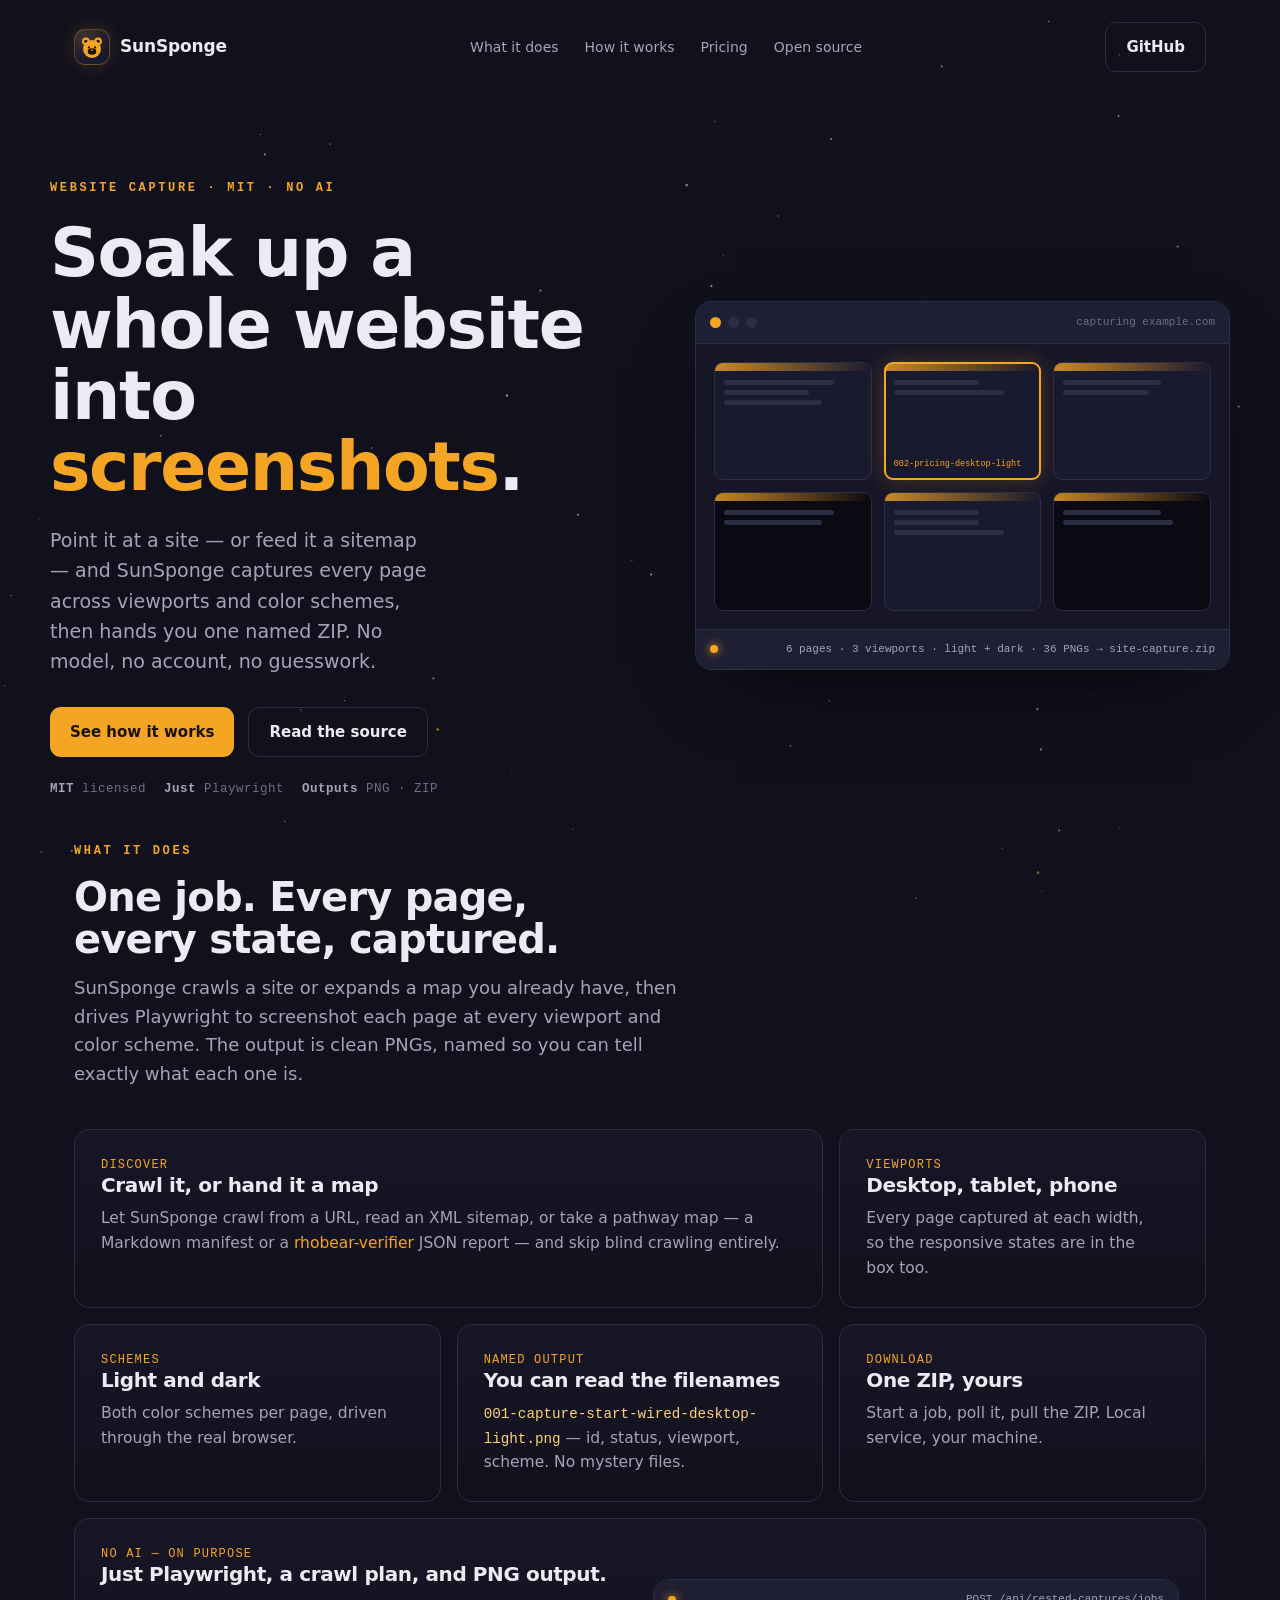
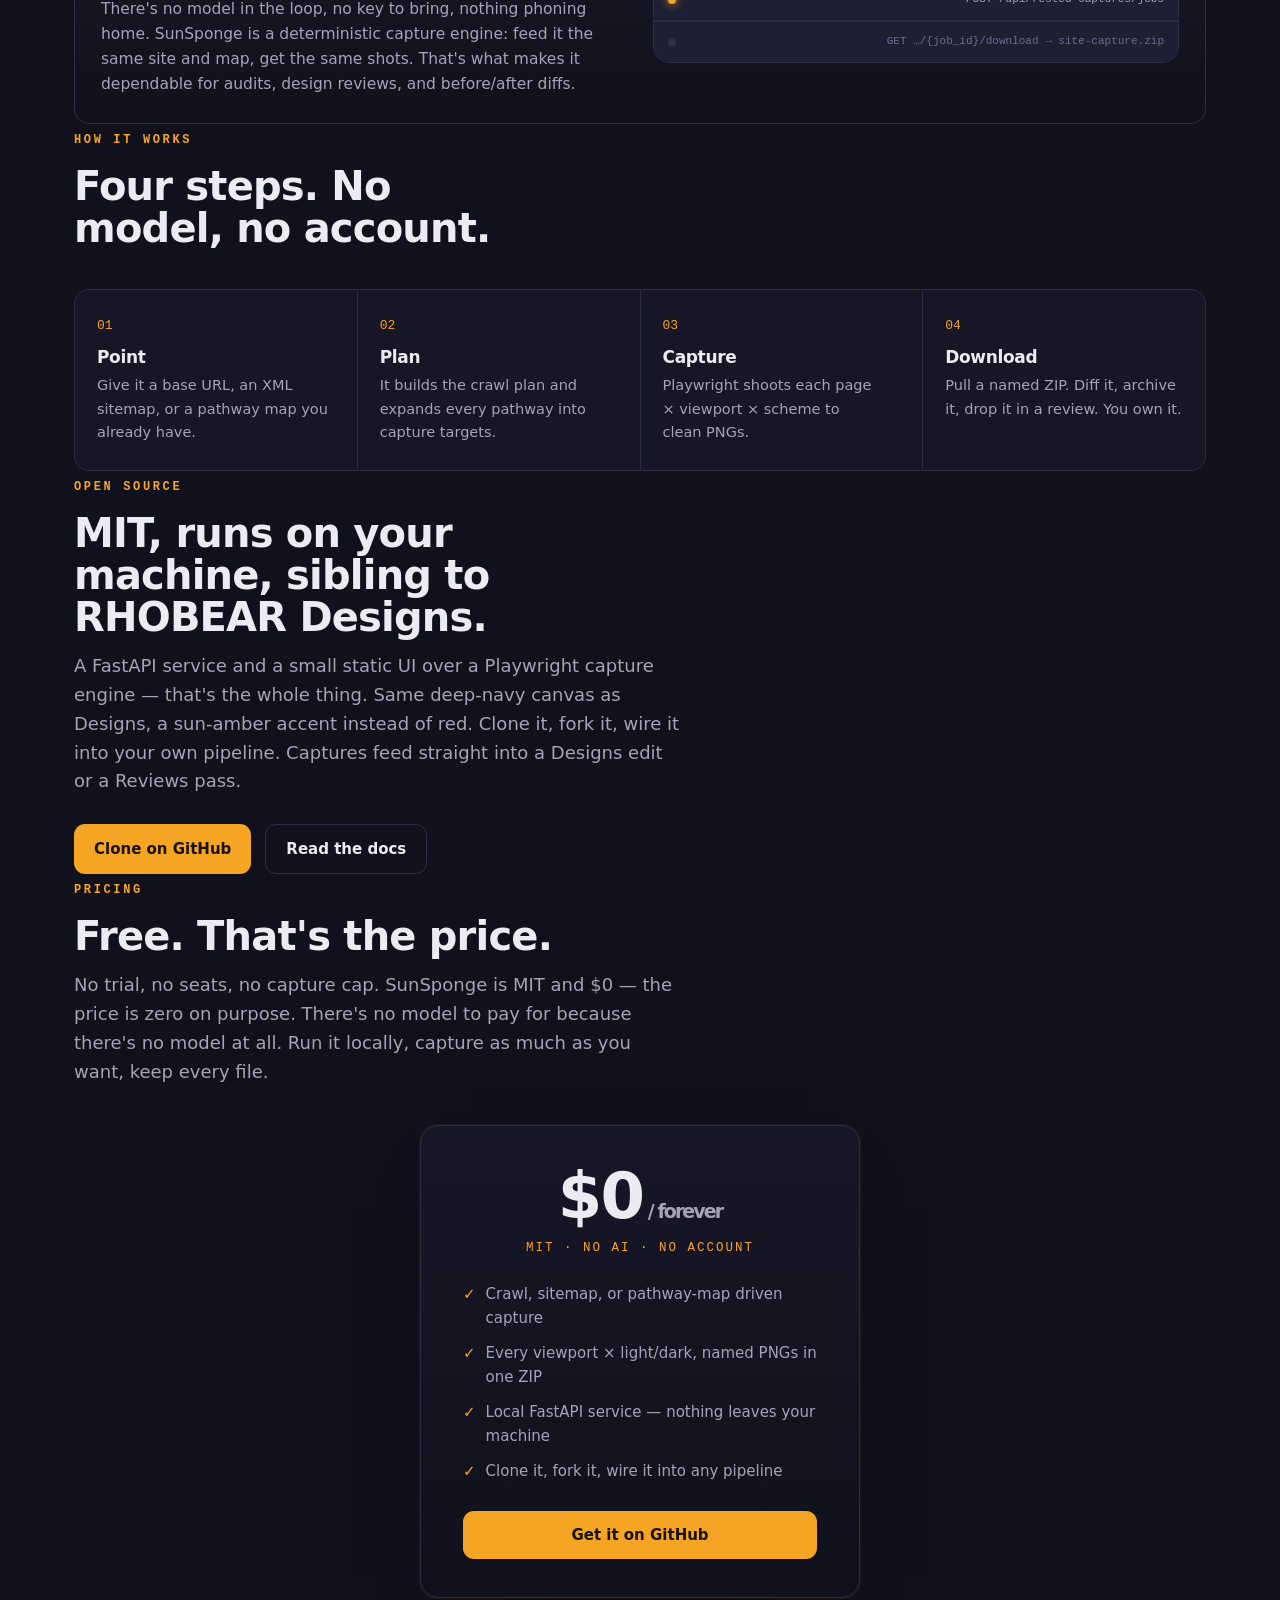
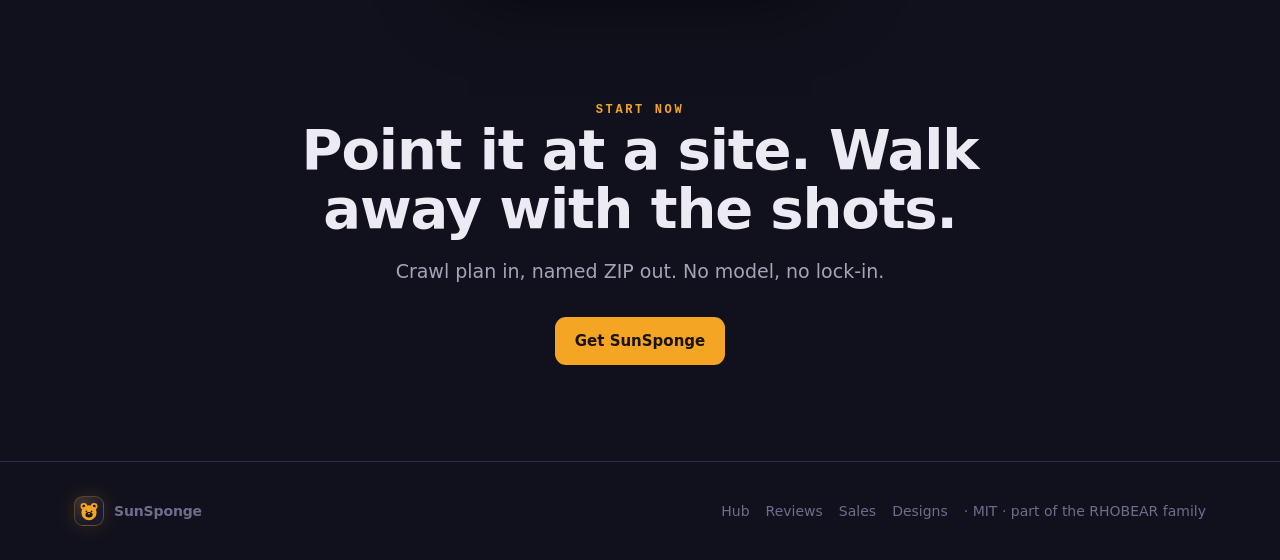
==== site/index.html @ 8e6285c1 "site: stand up the SunSponge marketing landing — navy+amber identity, its own bear A dedicated landi" ====
<!doctype html>
<html lang="en">
<head>
<meta charset="utf-8" />
<meta name="viewport" content="width=device-width, initial-scale=1" />
<title>SunSponge — soak up a whole website into screenshots</title>
<meta name="description" content="Open-source website capture. Load a site (or feed it a sitemap), and SunSponge captures every page across viewports and color schemes into one named ZIP. No AI — just Playwright. MIT." />
<meta property="og:title" content="SunSponge — Website Capture" />
<meta property="og:description" content="Soak up a whole website into screenshots. Every page, every viewport, light and dark, one ZIP. No AI. MIT." />
<style>
  /* ---- brand tokens (SunSponge: deep navy + sun-amber — sibling to RHOBEAR Designs) ---- */
  :root{
    --bg:#11111d; --bg-2:#161627; --panel:#1f1f33; --line:#2d2d45;
    --ink:#ECEAF2; --ink-2:#A6A3B8; --ink-3:#6f6c8c;
    --navy:#1A1A2E;
    --amber:#F5A524; --amber-deep:#D98A12; --amber-soft:#ffd27a;
    --red:#F5A524; --red-deep:#D98A12; /* legacy aliases kept → amber */
    --ui:"Segoe UI",system-ui,-apple-system,Helvetica,Arial,sans-serif;
    --mono:"SFMono-Regular",ui-monospace,"Cascadia Mono","JetBrains Mono",Consolas,monospace;
    --maxw:1180px;
  }
  *{box-sizing:border-box}
  html{color-scheme:dark;scroll-behavior:smooth}
  body{
    margin:0;background:var(--bg);color:var(--ink);font-family:var(--ui);
    font-size:17px;line-height:1.6;-webkit-font-smoothing:antialiased;overflow-x:hidden;
  }
  #stars{position:fixed;inset:0;z-index:0;pointer-events:none}
  main,header,footer{position:relative;z-index:1}
  .wrap{max-width:var(--maxw);margin:0 auto;padding:0 24px}
  a{color:inherit;text-decoration:none}
  .eyebrow{font-family:var(--mono);font-size:12px;letter-spacing:.22em;text-transform:uppercase;color:var(--amber);font-weight:600}
  h1,h2,h3{margin:0;line-height:1.05;letter-spacing:-.02em;font-weight:700;text-wrap:balance}
  p{margin:0;text-wrap:pretty}
  .muted{color:var(--ink-2)}
  code{font-family:var(--mono);font-size:.92em;color:var(--amber-soft)}

  /* nav */
  header{padding:22px 0}
  .nav{display:flex;align-items:center;justify-content:space-between}
  .brand{display:flex;align-items:center;gap:10px;font-weight:700;letter-spacing:-.01em}
  .nav nav{display:flex;gap:26px;font-size:14px;color:var(--ink-2)}
  .nav nav a:hover{color:var(--ink)}
  .btn{display:inline-flex;align-items:center;gap:8px;padding:12px 20px;border-radius:11px;font-weight:600;font-size:15px;transition:transform .15s ease,background .15s ease,border-color .15s}
  .btn-primary{background:var(--amber);color:#1a1205}
  .btn-primary:hover{background:var(--amber-deep);transform:translateY(-1px)}
  .btn-ghost{border:1px solid var(--line);color:var(--ink)}
  .btn-ghost:hover{border-color:var(--amber);transform:translateY(-1px)}

  /* bear mark — the SunSponge bear (the family bear, sun-amber) */
  .bear-chip{width:36px;height:36px;border-radius:11px;display:grid;place-items:center;flex:none;
    background:radial-gradient(120% 120% at 30% 20%, rgba(245,165,36,.18), transparent 60%), var(--navy);
    border:1px solid rgba(245,165,36,.30);box-shadow:0 0 20px rgba(245,165,36,.16)}
  .bear-chip svg{width:26px;height:26px;display:block}
  footer .bear-chip{width:30px;height:30px;border-radius:9px}
  footer .bear-chip svg{width:22px;height:22px}

  /* hero */
  .hero{padding:78px 0 36px;display:grid;grid-template-columns:1.05fr .95fr;gap:54px;align-items:center}
  .hero h1{font-size:clamp(40px,6vw,68px)}
  .hero h1 .alt{color:var(--amber);font-style:normal}
  .lede{margin-top:22px;font-size:19px;color:var(--ink-2);max-width:32ch}
  .cta{margin-top:30px;display:flex;gap:14px;flex-wrap:wrap}
  .meta{margin-top:22px;display:flex;gap:18px;flex-wrap:wrap;font-family:var(--mono);font-size:12.5px;color:var(--ink-3);letter-spacing:.04em}
  .meta b{color:var(--ink-2);font-weight:600}

  /* capture-grid mock (what SunSponge produces) */
  .mock{border:1px solid var(--line);border-radius:16px;overflow:hidden;background:var(--bg-2);box-shadow:0 30px 80px -40px #000}
  .mock .bar{display:flex;align-items:center;gap:7px;padding:12px 14px;border-bottom:1px solid var(--line);background:var(--panel)}
  .mock .bar i{width:11px;height:11px;border-radius:50%;background:var(--line);display:block}
  .mock .bar i:first-child{background:var(--amber)}
  .mock .bar .tag{margin-left:auto;font-family:var(--mono);font-size:11px;color:var(--ink-3)}
  .mock .grid{padding:18px;display:grid;grid-template-columns:repeat(3,1fr);gap:12px}
  .shot{border:1px solid var(--line);border-radius:9px;overflow:hidden;background:var(--navy);aspect-ratio:4/3;display:flex;flex-direction:column}
  .shot .h{height:8px;background:linear-gradient(90deg,var(--amber),transparent);opacity:.8}
  .shot .b{flex:1;padding:9px;display:flex;flex-direction:column;gap:5px}
  .shot .ln{height:5px;border-radius:3px;background:var(--line)}
  .shot .ln.w1{width:80%}.shot .ln.w2{width:62%}.shot .ln.w3{width:71%}
  .shot.cap{outline:2px solid var(--amber);outline-offset:-2px;box-shadow:0 0 22px rgba(245,165,36,.25)}
  .shot.dark{background:#0a0a12}
  .shot .cap-tag{font-family:var(--mono);font-size:8.5px;color:var(--amber);padding:0 9px 8px}
  .mock .foot{padding:11px 14px;border-top:1px solid var(--line);background:var(--panel);display:flex;align-items:center;gap:10px;font-family:var(--mono);font-size:11px;color:var(--ink-2)}
  .mock .foot .dot{width:8px;height:8px;border-radius:50%;background:var(--amber);box-shadow:0 0 10px var(--amber);flex:none}

  /* sections */
  section{padding:64px 0}
  .sec-head{max-width:56ch}
  .sec-head h2{font-size:clamp(28px,3.5vw,40px);margin-top:14px}
  .sec-head p{margin-top:14px;color:var(--ink-2);font-size:18px}

  /* bento */
  .bento{margin-top:40px;display:grid;grid-template-columns:repeat(6,1fr);gap:16px}
  .card{border:1px solid var(--line);border-radius:15px;background:linear-gradient(180deg,var(--bg-2),var(--bg));padding:26px;transition:border-color .2s,transform .2s}
  .card:hover{border-color:var(--amber-deep);transform:translateY(-3px)}
  .card h3{font-size:20px;margin-bottom:10px}
  .card p{color:var(--ink-2);font-size:15.5px}
  .card .k{font-family:var(--mono);font-size:12px;color:var(--amber);letter-spacing:.1em;text-transform:uppercase}
  .c-a{grid-column:span 4}.c-b{grid-column:span 2}
  .c-c{grid-column:span 2}.c-d{grid-column:span 2}.c-e{grid-column:span 2}
  .c-wide{grid-column:span 6;display:grid;grid-template-columns:1fr 1fr;gap:26px;align-items:center}

  /* steps */
  .steps{margin-top:40px;display:grid;grid-template-columns:repeat(4,1fr);gap:1px;background:var(--line);border:1px solid var(--line);border-radius:15px;overflow:hidden}
  .step{background:var(--bg-2);padding:26px 22px}
  .step .n{font-family:var(--mono);color:var(--amber);font-size:13px}
  .step h3{font-size:17px;margin:12px 0 8px}
  .step p{font-size:14.5px;color:var(--ink-2)}

  /* pricing */
  .price-wrap{margin-top:38px;display:flex;justify-content:center}
  .price-card{border:1px solid var(--line);border-radius:18px;background:linear-gradient(180deg,var(--bg-2),var(--bg));padding:38px 42px;max-width:440px;width:100%;box-shadow:0 30px 80px -50px #000,0 0 0 1px rgba(245,165,36,.06);text-align:center}
  .price-card .amt{font-size:64px;font-weight:800;letter-spacing:-.03em;line-height:1;color:var(--ink)}
  .price-card .amt small{font-size:19px;color:var(--ink-2);font-weight:600}
  .price-card .sub{margin-top:10px;color:var(--amber);font-family:var(--mono);font-size:12.5px;letter-spacing:.16em;text-transform:uppercase}
  .price-card ul{list-style:none;margin:24px 0 0;padding:0;text-align:left;display:grid;gap:11px}
  .price-card li{display:flex;gap:10px;color:var(--ink-2);font-size:15px}
  .price-card li::before{content:"✓";color:var(--amber);font-weight:800}
  .price-card .btn{margin-top:28px;width:100%;justify-content:center}

  /* closing */
  .close{text-align:center;padding:96px 0}
  .close h2{font-size:clamp(32px,5vw,56px)}
  .close p{margin:18px auto 0;max-width:48ch;color:var(--ink-2);font-size:19px}
  .close .cta{justify-content:center}

  footer{border-top:1px solid var(--line);padding:34px 0;color:var(--ink-3);font-size:14px}
  .foot{display:flex;justify-content:space-between;flex-wrap:wrap;gap:16px;align-items:center}
  .eco{display:flex;gap:16px;flex-wrap:wrap;align-items:center}
  .eco a{color:var(--ink-3)}.eco a:hover{color:var(--amber)}

  .reveal{opacity:0;transform:translateY(18px);transition:opacity .6s ease,transform .6s ease}
  .reveal.in{opacity:1;transform:none}

  @media(max-width:900px){
    .hero{grid-template-columns:1fr;gap:36px;padding-top:48px}
    .bento{grid-template-columns:repeat(2,1fr)}
    .c-a,.c-b,.c-c,.c-d,.c-e{grid-column:span 2}
    .c-wide{grid-column:span 2;grid-template-columns:1fr}
    .steps{grid-template-columns:1fr 1fr}
    .nav nav{display:none}
  }
  @media(prefers-reduced-motion:reduce){.reveal{transition:none}*{scroll-behavior:auto}}
</style>
</head>
<body>
<canvas id="stars" aria-hidden="true"></canvas>

<header>
  <div class="wrap nav">
    <div class="brand"><span class="bear-chip"><svg viewBox="0 0 64 64" aria-hidden="true"><circle cx="17" cy="18" r="9.5" fill="#F5A524"/><circle cx="47" cy="18" r="9.5" fill="#F5A524"/><circle cx="17" cy="18" r="4" fill="#1a1205"/><circle cx="47" cy="18" r="4" fill="#1a1205"/><circle cx="32" cy="37" r="22" fill="#F5A524"/><ellipse cx="32" cy="43" rx="10.5" ry="8" fill="#1a1205"/><circle cx="24.5" cy="33" r="2.6" fill="#1a1205"/><circle cx="39.5" cy="33" r="2.6" fill="#1a1205"/><ellipse cx="32" cy="40" rx="2.8" ry="2" fill="#F5A524"/></svg></span> SunSponge</div>
    <nav>
      <a href="#what">What it does</a>
      <a href="#how">How it works</a>
      <a href="#price">Pricing</a>
      <a href="#open">Open source</a>
    </nav>
    <a class="btn btn-ghost" href="https://github.com/deariencampbell1-sys/sunsponge">GitHub</a>
  </div>
</header>

<main>
  <section class="hero wrap">
    <div>
      <span class="eyebrow">Website capture · MIT · no AI</span>
      <h1 style="margin-top:18px">Soak up a whole website<br>into <span class="alt">screenshots</span>.</h1>
      <p class="lede">Point it at a site — or feed it a sitemap — and SunSponge captures every page across viewports and color schemes, then hands you one named ZIP. No model, no account, no guesswork.</p>
      <div class="cta">
        <a class="btn btn-primary" href="#how">See how it works</a>
        <a class="btn btn-ghost" href="https://github.com/deariencampbell1-sys/sunsponge">Read the source</a>
      </div>
      <div class="meta">
        <span><b>MIT</b> licensed</span>
        <span><b>Just</b> Playwright</span>
        <span><b>Outputs</b> PNG · ZIP</span>
      </div>
    </div>

    <div class="mock reveal">
      <div class="bar"><i></i><i></i><i></i><span class="tag">capturing example.com</span></div>
      <div class="grid">
        <div class="shot"><div class="h"></div><div class="b"><div class="ln w1"></div><div class="ln w2"></div><div class="ln w3"></div></div></div>
        <div class="shot cap"><div class="h"></div><div class="b"><div class="ln w2"></div><div class="ln w1"></div></div><div class="cap-tag">002-pricing-desktop-light</div></div>
        <div class="shot"><div class="h"></div><div class="b"><div class="ln w3"></div><div class="ln w2"></div></div></div>
        <div class="shot dark"><div class="h"></div><div class="b"><div class="ln w1"></div><div class="ln w3"></div></div></div>
        <div class="shot"><div class="h"></div><div class="b"><div class="ln w2"></div><div class="ln w2"></div><div class="ln w1"></div></div></div>
        <div class="shot dark"><div class="h"></div><div class="b"><div class="ln w3"></div><div class="ln w1"></div></div></div>
      </div>
      <div class="foot"><span class="dot"></span> 6 pages · 3 viewports · light + dark · 36 PNGs → site-capture.zip</div>
    </div>
  </section>

  <section id="what" class="wrap">
    <div class="sec-head reveal">
      <span class="eyebrow">What it does</span>
      <h2>One job. Every page, every state, captured.</h2>
      <p>SunSponge crawls a site or expands a map you already have, then drives Playwright to screenshot each page at every viewport and color scheme. The output is clean PNGs, named so you can tell exactly what each one is.</p>
    </div>

    <div class="bento">
      <div class="card c-a reveal">
        <div class="k">Discover</div>
        <h3>Crawl it, or hand it a map</h3>
        <p>Let SunSponge crawl from a URL, read an XML sitemap, or take a pathway map — a Markdown manifest or a <a href="https://github.com/deariencampbell1-sys/rhobear-verifier" style="color:var(--amber)">rhobear-verifier</a> JSON report — and skip blind crawling entirely.</p>
      </div>
      <div class="card c-b reveal">
        <div class="k">Viewports</div>
        <h3>Desktop, tablet, phone</h3>
        <p>Every page captured at each width, so the responsive states are in the box too.</p>
      </div>
      <div class="card c-c reveal">
        <div class="k">Schemes</div>
        <h3>Light and dark</h3>
        <p>Both color schemes per page, driven through the real browser.</p>
      </div>
      <div class="card c-d reveal">
        <div class="k">Named output</div>
        <h3>You can read the filenames</h3>
        <p><code>001-capture-start-wired-desktop-light.png</code> — id, status, viewport, scheme. No mystery files.</p>
      </div>
      <div class="card c-e reveal">
        <div class="k">Download</div>
        <h3>One ZIP, yours</h3>
        <p>Start a job, poll it, pull the ZIP. Local service, your machine.</p>
      </div>
      <div class="card c-wide reveal">
        <div>
          <div class="k">No AI — on purpose</div>
          <h3 style="margin-bottom:12px">Just Playwright, a crawl plan, and PNG output.</h3>
          <p class="muted">There's no model in the loop, no key to bring, nothing phoning home. SunSponge is a deterministic capture engine: feed it the same site and map, get the same shots. That's what makes it dependable for audits, design reviews, and before/after diffs.</p>
        </div>
        <div class="mock" style="box-shadow:none">
          <div class="foot" style="border-top:none;border-bottom:1px solid var(--line)"><span class="dot"></span> POST /api/rested-captures/jobs</div>
          <div class="foot" style="color:var(--ink-3)"><span class="dot" style="background:var(--line);box-shadow:none"></span> GET …/{job_id}/download → site-capture.zip</div>
        </div>
      </div>
    </div>
  </section>

  <section id="how" class="wrap">
    <div class="sec-head reveal">
      <span class="eyebrow">How it works</span>
      <h2>Four steps. No model, no account.</h2>
    </div>
    <div class="steps reveal">
      <div class="step"><div class="n">01</div><h3>Point</h3><p>Give it a base URL, an XML sitemap, or a pathway map you already have.</p></div>
      <div class="step"><div class="n">02</div><h3>Plan</h3><p>It builds the crawl plan and expands every pathway into capture targets.</p></div>
      <div class="step"><div class="n">03</div><h3>Capture</h3><p>Playwright shoots each page × viewport × scheme to clean PNGs.</p></div>
      <div class="step"><div class="n">04</div><h3>Download</h3><p>Pull a named ZIP. Diff it, archive it, drop it in a review. You own it.</p></div>
    </div>
  </section>

  <section id="open" class="wrap">
    <div class="sec-head reveal">
      <span class="eyebrow">Open source</span>
      <h2>MIT, runs on your machine, sibling to RHOBEAR Designs.</h2>
      <p>A FastAPI service and a small static UI over a Playwright capture engine — that's the whole thing. Same deep-navy canvas as Designs, a sun-amber accent instead of red. Clone it, fork it, wire it into your own pipeline. Captures feed straight into a Designs edit or a Reviews pass.</p>
    </div>
    <div class="cta reveal" style="margin-top:28px">
      <a class="btn btn-primary" href="https://github.com/deariencampbell1-sys/sunsponge">Clone on GitHub</a>
      <a class="btn btn-ghost" href="https://github.com/deariencampbell1-sys/sunsponge#readme">Read the docs</a>
    </div>
  </section>

  <section id="price" class="wrap">
    <div class="sec-head reveal">
      <span class="eyebrow">Pricing</span>
      <h2>Free. That's the price.</h2>
      <p>No trial, no seats, no capture cap. SunSponge is MIT and $0 — the price is zero on purpose. There's no model to pay for because there's no model at all. Run it locally, capture as much as you want, keep every file.</p>
    </div>
    <div class="price-wrap reveal">
      <div class="price-card">
        <div class="amt">$0<small> / forever</small></div>
        <div class="sub">MIT · no AI · no account</div>
        <ul>
          <li>Crawl, sitemap, or pathway-map driven capture</li>
          <li>Every viewport × light/dark, named PNGs in one ZIP</li>
          <li>Local FastAPI service — nothing leaves your machine</li>
          <li>Clone it, fork it, wire it into any pipeline</li>
        </ul>
        <a class="btn btn-primary" href="https://github.com/deariencampbell1-sys/sunsponge">Get it on GitHub</a>
      </div>
    </div>
  </section>

  <section class="close wrap reveal">
    <span class="eyebrow">Start now</span>
    <h2>Point it at a site. Walk away with the shots.</h2>
    <p>Crawl plan in, named ZIP out. No model, no lock-in.</p>
    <div class="cta">
      <a class="btn btn-primary" href="https://github.com/deariencampbell1-sys/sunsponge">Get SunSponge</a>
    </div>
  </section>
</main>

<footer>
  <div class="wrap foot">
    <div class="brand"><span class="bear-chip"><svg viewBox="0 0 64 64" aria-hidden="true"><circle cx="17" cy="18" r="9.5" fill="#F5A524"/><circle cx="47" cy="18" r="9.5" fill="#F5A524"/><circle cx="17" cy="18" r="4" fill="#1a1205"/><circle cx="47" cy="18" r="4" fill="#1a1205"/><circle cx="32" cy="37" r="22" fill="#F5A524"/><ellipse cx="32" cy="43" rx="10.5" ry="8" fill="#1a1205"/><circle cx="24.5" cy="33" r="2.6" fill="#1a1205"/><circle cx="39.5" cy="33" r="2.6" fill="#1a1205"/><ellipse cx="32" cy="40" rx="2.8" ry="2" fill="#F5A524"/></svg></span> SunSponge</div>
    <div class="eco">
      <a href="https://rhobear.ai">Hub</a>
      <a href="https://reviews.rhobear.ai">Reviews</a>
      <a href="https://sales.rhobear.ai">Sales</a>
      <a href="https://github.com/deariencampbell1-sys/rhobear-designs">Designs</a>
      <span>· MIT · part of the RHOBEAR family</span>
    </div>
  </div>
</footer>

<script>
  // starfield — quiet navy, amber sparks
  (function(){
    var c=document.getElementById('stars'),x=c.getContext('2d'),s=[],w,h;
    function size(){w=c.width=innerWidth;h=c.height=innerHeight;s=[];var n=Math.min(140,(w*h)/16000);for(var i=0;i<n;i++)s.push({x:Math.random()*w,y:Math.random()*h,r:Math.random()*1.3+.2,a:Math.random()*.6+.15,d:Math.random()*.4+.1});}
    function draw(){x.clearRect(0,0,w,h);for(var i=0;i<s.length;i++){var p=s[i];p.y+=p.d*.12;if(p.y>h)p.y=0;x.globalAlpha=p.a;x.fillStyle=i%9===0?'#F5A524':'#c8c4dc';x.beginPath();x.arc(p.x,p.y,p.r,0,6.28);x.fill();}requestAnimationFrame(draw);}
    size();draw();addEventListener('resize',size);
  })();
  // scroll reveal
  var io=new IntersectionObserver(function(es){es.forEach(function(e){if(e.isIntersecting){e.target.classList.add('in');io.unobserve(e.target);}})},{threshold:.12});
  document.querySelectorAll('.reveal').forEach(function(el){io.observe(el);});
</script>
</body>
</html>
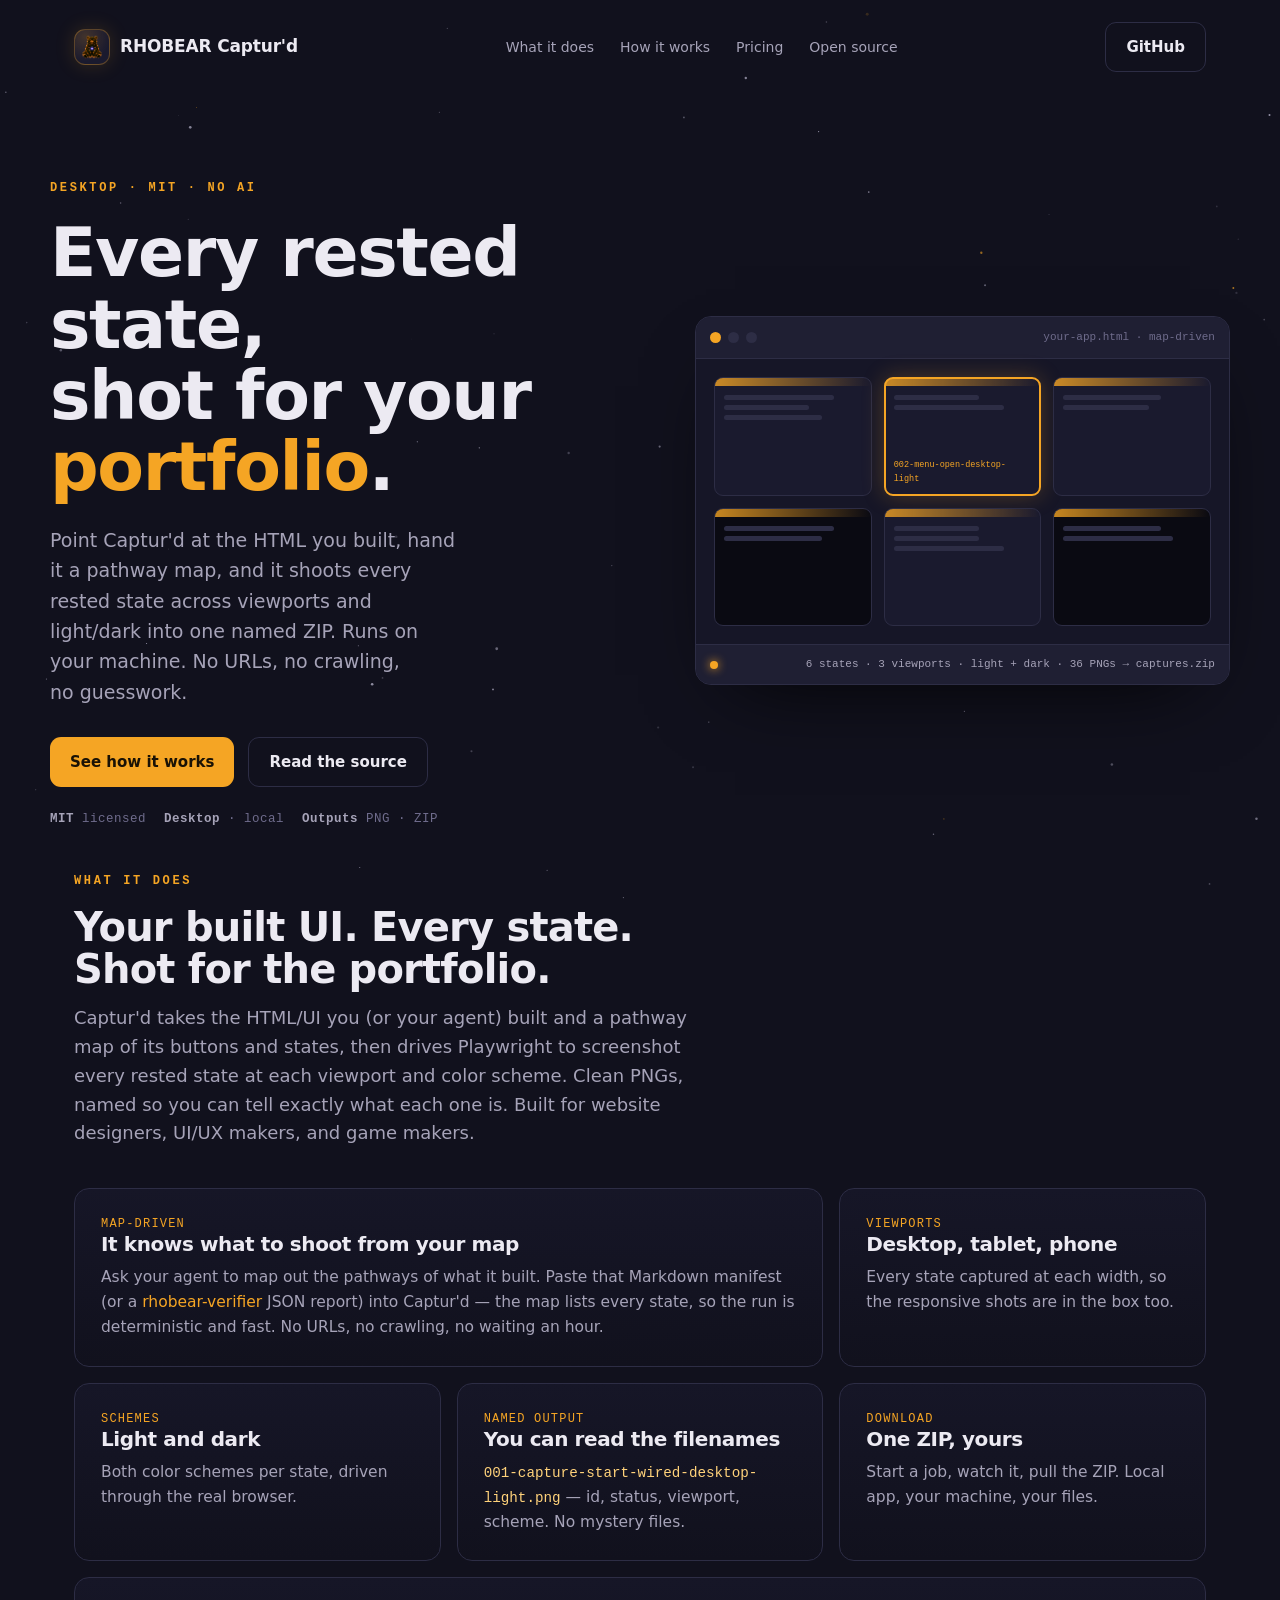
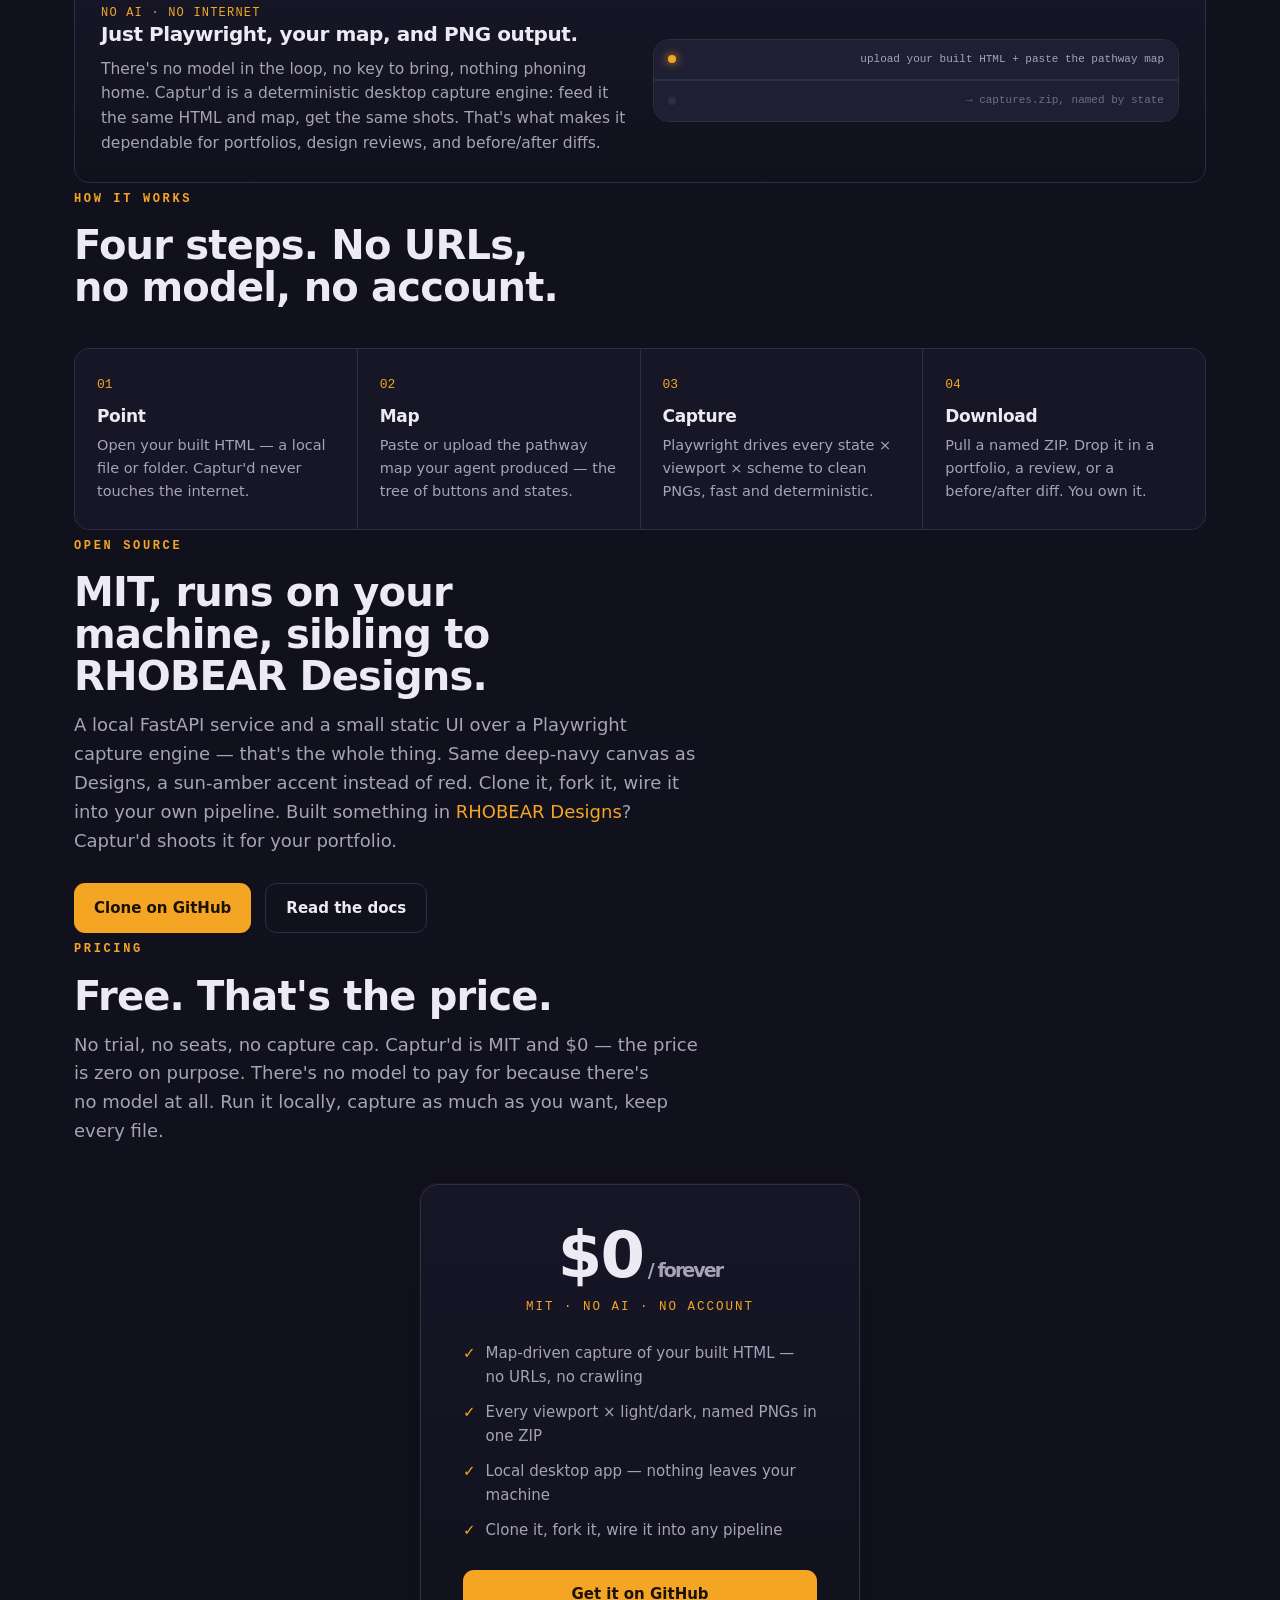
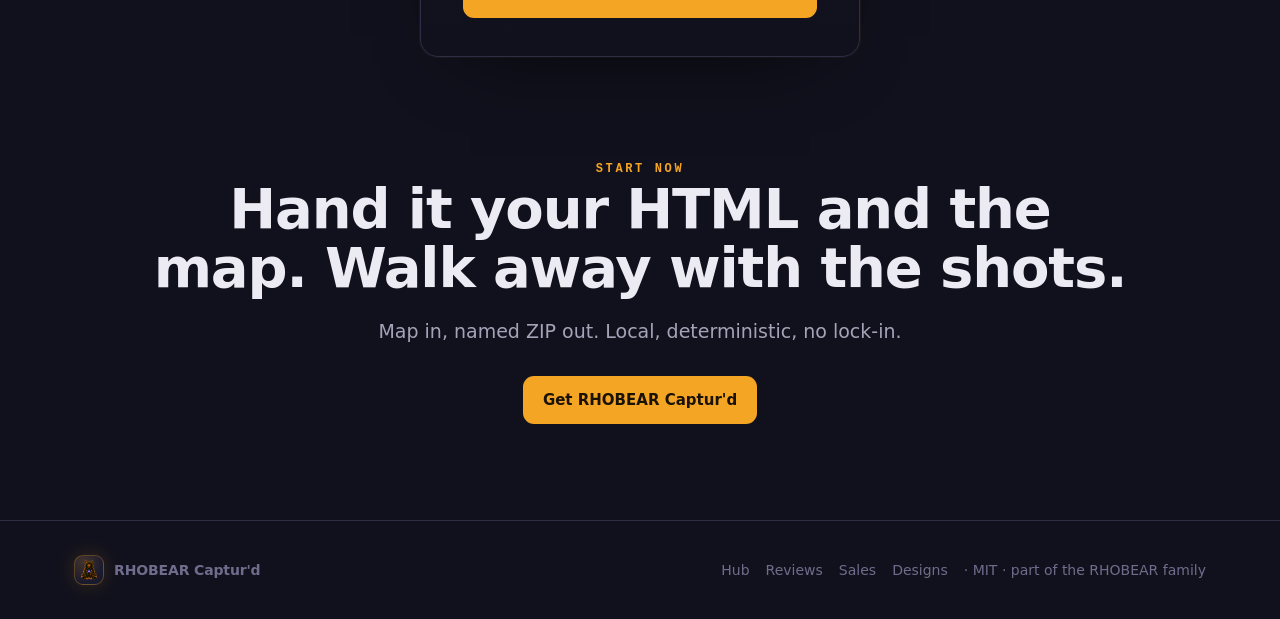
==== commit b2ad53ba: "Rebrand landing to RHOBEAR Captur'd (desktop, map-driven story) The marketing landing still sold the" ====
--- a/site/index.html
+++ b/site/index.html
@@ -3,18 +3,17 @@
 <head>
 <meta charset="utf-8" />
 <meta name="viewport" content="width=device-width, initial-scale=1" />
-<title>SunSponge — soak up a whole website into screenshots</title>
-<meta name="description" content="Open-source website capture. Load a site (or feed it a sitemap), and SunSponge captures every page across viewports and color schemes into one named ZIP. No AI — just Playwright. MIT." />
-<meta property="og:title" content="SunSponge — Website Capture" />
-<meta property="og:description" content="Soak up a whole website into screenshots. Every page, every viewport, light and dark, one ZIP. No AI. MIT." />
+<title>RHOBEAR Captur'd — portfolio shots of every rested state</title>
+<meta name="description" content="Open-source desktop capture. Point it at the HTML you built, hand it a pathway map, and RHOBEAR Captur'd shoots every rested state across viewports and color schemes into one named ZIP. No URLs, no crawling, no AI — just Playwright. MIT." />
+<meta property="og:title" content="RHOBEAR Captur'd — Rested-State Capture" />
+<meta property="og:description" content="Portfolio-quality screenshots of your own built UI, every state, every viewport, light and dark, one ZIP. Desktop. No URLs. No AI. MIT." />
 <style>
-  /* ---- brand tokens (SunSponge: deep navy + sun-amber — sibling to RHOBEAR Designs) ---- */
+  /* ---- brand tokens (Captur'd: deep navy + sun-amber — sibling to RHOBEAR Designs) ---- */
   :root{
     --bg:#11111d; --bg-2:#161627; --panel:#1f1f33; --line:#2d2d45;
     --ink:#ECEAF2; --ink-2:#A6A3B8; --ink-3:#6f6c8c;
     --navy:#1A1A2E;
     --amber:#F5A524; --amber-deep:#D98A12; --amber-soft:#ffd27a;
-    --red:#F5A524; --red-deep:#D98A12; /* legacy aliases kept → amber */
     --ui:"Segoe UI",system-ui,-apple-system,Helvetica,Arial,sans-serif;
     --mono:"SFMono-Regular",ui-monospace,"Cascadia Mono","JetBrains Mono",Consolas,monospace;
     --maxw:1180px;
@@ -47,24 +46,23 @@
   .btn-ghost{border:1px solid var(--line);color:var(--ink)}
   .btn-ghost:hover{border-color:var(--amber);transform:translateY(-1px)}
 
-  /* bear mark — the SunSponge bear (the family bear, sun-amber) */
+  /* bear mark — the canonical RHOBEAR constellation bear, tinted Captur'd amber */
   .bear-chip{width:36px;height:36px;border-radius:11px;display:grid;place-items:center;flex:none;
     background:radial-gradient(120% 120% at 30% 20%, rgba(245,165,36,.18), transparent 60%), var(--navy);
     border:1px solid rgba(245,165,36,.30);box-shadow:0 0 20px rgba(245,165,36,.16)}
-  .bear-chip svg{width:26px;height:26px;display:block}
+  .bear-img{width:78%;height:78%;display:block;object-fit:contain;filter:hue-rotate(-145deg) saturate(1.45) brightness(1.05)}
   footer .bear-chip{width:30px;height:30px;border-radius:9px}
-  footer .bear-chip svg{width:22px;height:22px}
 
   /* hero */
   .hero{padding:78px 0 36px;display:grid;grid-template-columns:1.05fr .95fr;gap:54px;align-items:center}
   .hero h1{font-size:clamp(40px,6vw,68px)}
   .hero h1 .alt{color:var(--amber);font-style:normal}
-  .lede{margin-top:22px;font-size:19px;color:var(--ink-2);max-width:32ch}
+  .lede{margin-top:22px;font-size:19px;color:var(--ink-2);max-width:34ch}
   .cta{margin-top:30px;display:flex;gap:14px;flex-wrap:wrap}
   .meta{margin-top:22px;display:flex;gap:18px;flex-wrap:wrap;font-family:var(--mono);font-size:12.5px;color:var(--ink-3);letter-spacing:.04em}
   .meta b{color:var(--ink-2);font-weight:600}
 
-  /* capture-grid mock (what SunSponge produces) */
+  /* capture-grid mock (what Captur'd produces) */
   .mock{border:1px solid var(--line);border-radius:16px;overflow:hidden;background:var(--bg-2);box-shadow:0 30px 80px -40px #000}
   .mock .bar{display:flex;align-items:center;gap:7px;padding:12px 14px;border-bottom:1px solid var(--line);background:var(--panel)}
   .mock .bar i{width:11px;height:11px;border-radius:50%;background:var(--line);display:block}
@@ -84,7 +82,7 @@
 
   /* sections */
   section{padding:64px 0}
-  .sec-head{max-width:56ch}
+  .sec-head{max-width:58ch}
   .sec-head h2{font-size:clamp(28px,3.5vw,40px);margin-top:14px}
   .sec-head p{margin-top:14px;color:var(--ink-2);font-size:18px}
 
@@ -147,7 +145,7 @@
 
 <header>
   <div class="wrap nav">
-    <div class="brand"><span class="bear-chip"><svg viewBox="0 0 64 64" aria-hidden="true"><circle cx="17" cy="18" r="9.5" fill="#F5A524"/><circle cx="47" cy="18" r="9.5" fill="#F5A524"/><circle cx="17" cy="18" r="4" fill="#1a1205"/><circle cx="47" cy="18" r="4" fill="#1a1205"/><circle cx="32" cy="37" r="22" fill="#F5A524"/><ellipse cx="32" cy="43" rx="10.5" ry="8" fill="#1a1205"/><circle cx="24.5" cy="33" r="2.6" fill="#1a1205"/><circle cx="39.5" cy="33" r="2.6" fill="#1a1205"/><ellipse cx="32" cy="40" rx="2.8" ry="2" fill="#F5A524"/></svg></span> SunSponge</div>
+    <div class="brand"><span class="bear-chip"><img class="bear-img" src="assets/rhobear-logo.png" alt="" /></span> RHOBEAR Captur'd</div>
     <nav>
       <a href="#what">What it does</a>
       <a href="#how">How it works</a>
@@ -161,56 +159,56 @@
 <main>
   <section class="hero wrap">
     <div>
-      <span class="eyebrow">Website capture · MIT · no AI</span>
-      <h1 style="margin-top:18px">Soak up a whole website<br>into <span class="alt">screenshots</span>.</h1>
-      <p class="lede">Point it at a site — or feed it a sitemap — and SunSponge captures every page across viewports and color schemes, then hands you one named ZIP. No model, no account, no guesswork.</p>
+      <span class="eyebrow">Desktop · MIT · no AI</span>
+      <h1 style="margin-top:18px">Every rested state,<br>shot for your <span class="alt">portfolio</span>.</h1>
+      <p class="lede">Point Captur'd at the HTML you built, hand it a pathway map, and it shoots every rested state across viewports and light/dark into one named ZIP. Runs on your machine. No URLs, no crawling, no guesswork.</p>
       <div class="cta">
         <a class="btn btn-primary" href="#how">See how it works</a>
         <a class="btn btn-ghost" href="https://github.com/deariencampbell1-sys/sunsponge">Read the source</a>
       </div>
       <div class="meta">
         <span><b>MIT</b> licensed</span>
-        <span><b>Just</b> Playwright</span>
+        <span><b>Desktop</b> · local</span>
         <span><b>Outputs</b> PNG · ZIP</span>
       </div>
     </div>
 
     <div class="mock reveal">
-      <div class="bar"><i></i><i></i><i></i><span class="tag">capturing example.com</span></div>
+      <div class="bar"><i></i><i></i><i></i><span class="tag">your-app.html · map-driven</span></div>
       <div class="grid">
         <div class="shot"><div class="h"></div><div class="b"><div class="ln w1"></div><div class="ln w2"></div><div class="ln w3"></div></div></div>
-        <div class="shot cap"><div class="h"></div><div class="b"><div class="ln w2"></div><div class="ln w1"></div></div><div class="cap-tag">002-pricing-desktop-light</div></div>
+        <div class="shot cap"><div class="h"></div><div class="b"><div class="ln w2"></div><div class="ln w1"></div></div><div class="cap-tag">002-menu-open-desktop-light</div></div>
         <div class="shot"><div class="h"></div><div class="b"><div class="ln w3"></div><div class="ln w2"></div></div></div>
         <div class="shot dark"><div class="h"></div><div class="b"><div class="ln w1"></div><div class="ln w3"></div></div></div>
         <div class="shot"><div class="h"></div><div class="b"><div class="ln w2"></div><div class="ln w2"></div><div class="ln w1"></div></div></div>
         <div class="shot dark"><div class="h"></div><div class="b"><div class="ln w3"></div><div class="ln w1"></div></div></div>
       </div>
-      <div class="foot"><span class="dot"></span> 6 pages · 3 viewports · light + dark · 36 PNGs → site-capture.zip</div>
+      <div class="foot"><span class="dot"></span> 6 states · 3 viewports · light + dark · 36 PNGs → captures.zip</div>
     </div>
   </section>
 
   <section id="what" class="wrap">
     <div class="sec-head reveal">
       <span class="eyebrow">What it does</span>
-      <h2>One job. Every page, every state, captured.</h2>
-      <p>SunSponge crawls a site or expands a map you already have, then drives Playwright to screenshot each page at every viewport and color scheme. The output is clean PNGs, named so you can tell exactly what each one is.</p>
+      <h2>Your built UI. Every state. Shot for the portfolio.</h2>
+      <p>Captur'd takes the HTML/UI you (or your agent) built and a pathway map of its buttons and states, then drives Playwright to screenshot every rested state at each viewport and color scheme. Clean PNGs, named so you can tell exactly what each one is. Built for website designers, UI/UX makers, and game makers.</p>
     </div>
 
     <div class="bento">
       <div class="card c-a reveal">
-        <div class="k">Discover</div>
-        <h3>Crawl it, or hand it a map</h3>
-        <p>Let SunSponge crawl from a URL, read an XML sitemap, or take a pathway map — a Markdown manifest or a <a href="https://github.com/deariencampbell1-sys/rhobear-verifier" style="color:var(--amber)">rhobear-verifier</a> JSON report — and skip blind crawling entirely.</p>
+        <div class="k">Map-driven</div>
+        <h3>It knows what to shoot from your map</h3>
+        <p>Ask your agent to map out the pathways of what it built. Paste that Markdown manifest (or a <a href="https://github.com/deariencampbell1-sys/rhobear-verifier" style="color:var(--amber)">rhobear-verifier</a> JSON report) into Captur'd — the map lists every state, so the run is deterministic and fast. No URLs, no crawling, no waiting an hour.</p>
       </div>
       <div class="card c-b reveal">
         <div class="k">Viewports</div>
         <h3>Desktop, tablet, phone</h3>
-        <p>Every page captured at each width, so the responsive states are in the box too.</p>
+        <p>Every state captured at each width, so the responsive shots are in the box too.</p>
       </div>
       <div class="card c-c reveal">
         <div class="k">Schemes</div>
         <h3>Light and dark</h3>
-        <p>Both color schemes per page, driven through the real browser.</p>
+        <p>Both color schemes per state, driven through the real browser.</p>
       </div>
       <div class="card c-d reveal">
         <div class="k">Named output</div>
@@ -220,17 +218,17 @@
       <div class="card c-e reveal">
         <div class="k">Download</div>
         <h3>One ZIP, yours</h3>
-        <p>Start a job, poll it, pull the ZIP. Local service, your machine.</p>
+        <p>Start a job, watch it, pull the ZIP. Local app, your machine, your files.</p>
       </div>
       <div class="card c-wide reveal">
         <div>
-          <div class="k">No AI — on purpose</div>
-          <h3 style="margin-bottom:12px">Just Playwright, a crawl plan, and PNG output.</h3>
-          <p class="muted">There's no model in the loop, no key to bring, nothing phoning home. SunSponge is a deterministic capture engine: feed it the same site and map, get the same shots. That's what makes it dependable for audits, design reviews, and before/after diffs.</p>
+          <div class="k">No AI · no internet</div>
+          <h3 style="margin-bottom:12px">Just Playwright, your map, and PNG output.</h3>
+          <p class="muted">There's no model in the loop, no key to bring, nothing phoning home. Captur'd is a deterministic desktop capture engine: feed it the same HTML and map, get the same shots. That's what makes it dependable for portfolios, design reviews, and before/after diffs.</p>
         </div>
         <div class="mock" style="box-shadow:none">
-          <div class="foot" style="border-top:none;border-bottom:1px solid var(--line)"><span class="dot"></span> POST /api/rested-captures/jobs</div>
-          <div class="foot" style="color:var(--ink-3)"><span class="dot" style="background:var(--line);box-shadow:none"></span> GET …/{job_id}/download → site-capture.zip</div>
+          <div class="foot" style="border-top:none;border-bottom:1px solid var(--line)"><span class="dot"></span> upload your built HTML + paste the pathway map</div>
+          <div class="foot" style="color:var(--ink-3)"><span class="dot" style="background:var(--line);box-shadow:none"></span> → captures.zip, named by state</div>
         </div>
       </div>
     </div>
@@ -239,13 +237,13 @@
   <section id="how" class="wrap">
     <div class="sec-head reveal">
       <span class="eyebrow">How it works</span>
-      <h2>Four steps. No model, no account.</h2>
+      <h2>Four steps. No URLs, no model, no account.</h2>
     </div>
     <div class="steps reveal">
-      <div class="step"><div class="n">01</div><h3>Point</h3><p>Give it a base URL, an XML sitemap, or a pathway map you already have.</p></div>
-      <div class="step"><div class="n">02</div><h3>Plan</h3><p>It builds the crawl plan and expands every pathway into capture targets.</p></div>
-      <div class="step"><div class="n">03</div><h3>Capture</h3><p>Playwright shoots each page × viewport × scheme to clean PNGs.</p></div>
-      <div class="step"><div class="n">04</div><h3>Download</h3><p>Pull a named ZIP. Diff it, archive it, drop it in a review. You own it.</p></div>
+      <div class="step"><div class="n">01</div><h3>Point</h3><p>Open your built HTML — a local file or folder. Captur'd never touches the internet.</p></div>
+      <div class="step"><div class="n">02</div><h3>Map</h3><p>Paste or upload the pathway map your agent produced — the tree of buttons and states.</p></div>
+      <div class="step"><div class="n">03</div><h3>Capture</h3><p>Playwright drives every state × viewport × scheme to clean PNGs, fast and deterministic.</p></div>
+      <div class="step"><div class="n">04</div><h3>Download</h3><p>Pull a named ZIP. Drop it in a portfolio, a review, or a before/after diff. You own it.</p></div>
     </div>
   </section>
 
@@ -253,7 +251,7 @@
     <div class="sec-head reveal">
       <span class="eyebrow">Open source</span>
       <h2>MIT, runs on your machine, sibling to RHOBEAR Designs.</h2>
-      <p>A FastAPI service and a small static UI over a Playwright capture engine — that's the whole thing. Same deep-navy canvas as Designs, a sun-amber accent instead of red. Clone it, fork it, wire it into your own pipeline. Captures feed straight into a Designs edit or a Reviews pass.</p>
+      <p>A local FastAPI service and a small static UI over a Playwright capture engine — that's the whole thing. Same deep-navy canvas as Designs, a sun-amber accent instead of red. Clone it, fork it, wire it into your own pipeline. Built something in <a href="https://github.com/deariencampbell1-sys/rhobear-designs" style="color:var(--amber)">RHOBEAR Designs</a>? Captur'd shoots it for your portfolio.</p>
     </div>
     <div class="cta reveal" style="margin-top:28px">
       <a class="btn btn-primary" href="https://github.com/deariencampbell1-sys/sunsponge">Clone on GitHub</a>
@@ -265,16 +263,16 @@
     <div class="sec-head reveal">
       <span class="eyebrow">Pricing</span>
       <h2>Free. That's the price.</h2>
-      <p>No trial, no seats, no capture cap. SunSponge is MIT and $0 — the price is zero on purpose. There's no model to pay for because there's no model at all. Run it locally, capture as much as you want, keep every file.</p>
+      <p>No trial, no seats, no capture cap. Captur'd is MIT and $0 — the price is zero on purpose. There's no model to pay for because there's no model at all. Run it locally, capture as much as you want, keep every file.</p>
     </div>
     <div class="price-wrap reveal">
       <div class="price-card">
         <div class="amt">$0<small> / forever</small></div>
         <div class="sub">MIT · no AI · no account</div>
         <ul>
-          <li>Crawl, sitemap, or pathway-map driven capture</li>
+          <li>Map-driven capture of your built HTML — no URLs, no crawling</li>
           <li>Every viewport × light/dark, named PNGs in one ZIP</li>
-          <li>Local FastAPI service — nothing leaves your machine</li>
+          <li>Local desktop app — nothing leaves your machine</li>
           <li>Clone it, fork it, wire it into any pipeline</li>
         </ul>
         <a class="btn btn-primary" href="https://github.com/deariencampbell1-sys/sunsponge">Get it on GitHub</a>
@@ -284,17 +282,17 @@
 
   <section class="close wrap reveal">
     <span class="eyebrow">Start now</span>
-    <h2>Point it at a site. Walk away with the shots.</h2>
-    <p>Crawl plan in, named ZIP out. No model, no lock-in.</p>
+    <h2>Hand it your HTML and the map. Walk away with the shots.</h2>
+    <p>Map in, named ZIP out. Local, deterministic, no lock-in.</p>
     <div class="cta">
-      <a class="btn btn-primary" href="https://github.com/deariencampbell1-sys/sunsponge">Get SunSponge</a>
+      <a class="btn btn-primary" href="https://github.com/deariencampbell1-sys/sunsponge">Get RHOBEAR Captur'd</a>
     </div>
   </section>
 </main>
 
 <footer>
   <div class="wrap foot">
-    <div class="brand"><span class="bear-chip"><svg viewBox="0 0 64 64" aria-hidden="true"><circle cx="17" cy="18" r="9.5" fill="#F5A524"/><circle cx="47" cy="18" r="9.5" fill="#F5A524"/><circle cx="17" cy="18" r="4" fill="#1a1205"/><circle cx="47" cy="18" r="4" fill="#1a1205"/><circle cx="32" cy="37" r="22" fill="#F5A524"/><ellipse cx="32" cy="43" rx="10.5" ry="8" fill="#1a1205"/><circle cx="24.5" cy="33" r="2.6" fill="#1a1205"/><circle cx="39.5" cy="33" r="2.6" fill="#1a1205"/><ellipse cx="32" cy="40" rx="2.8" ry="2" fill="#F5A524"/></svg></span> SunSponge</div>
+    <div class="brand"><span class="bear-chip"><img class="bear-img" src="assets/rhobear-logo.png" alt="" /></span> RHOBEAR Captur'd</div>
     <div class="eco">
       <a href="https://rhobear.ai">Hub</a>
       <a href="https://reviews.rhobear.ai">Reviews</a>
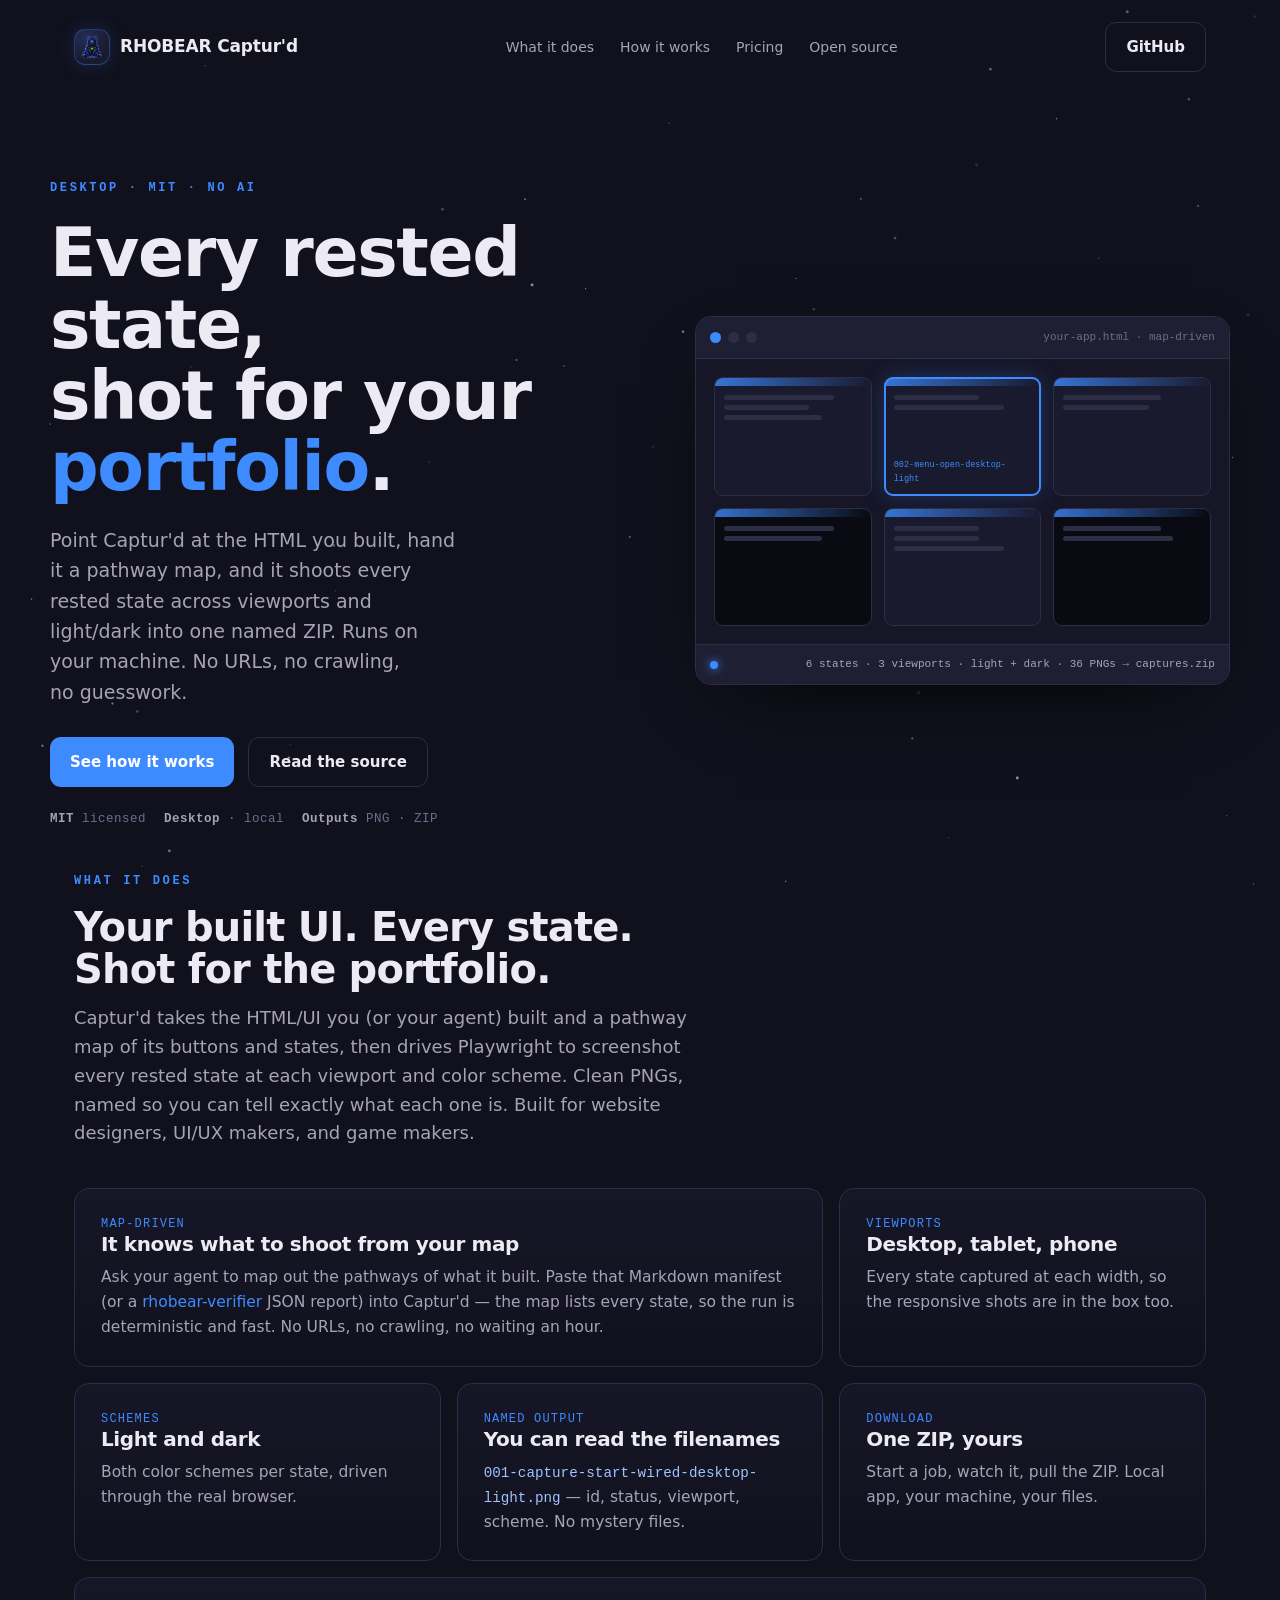
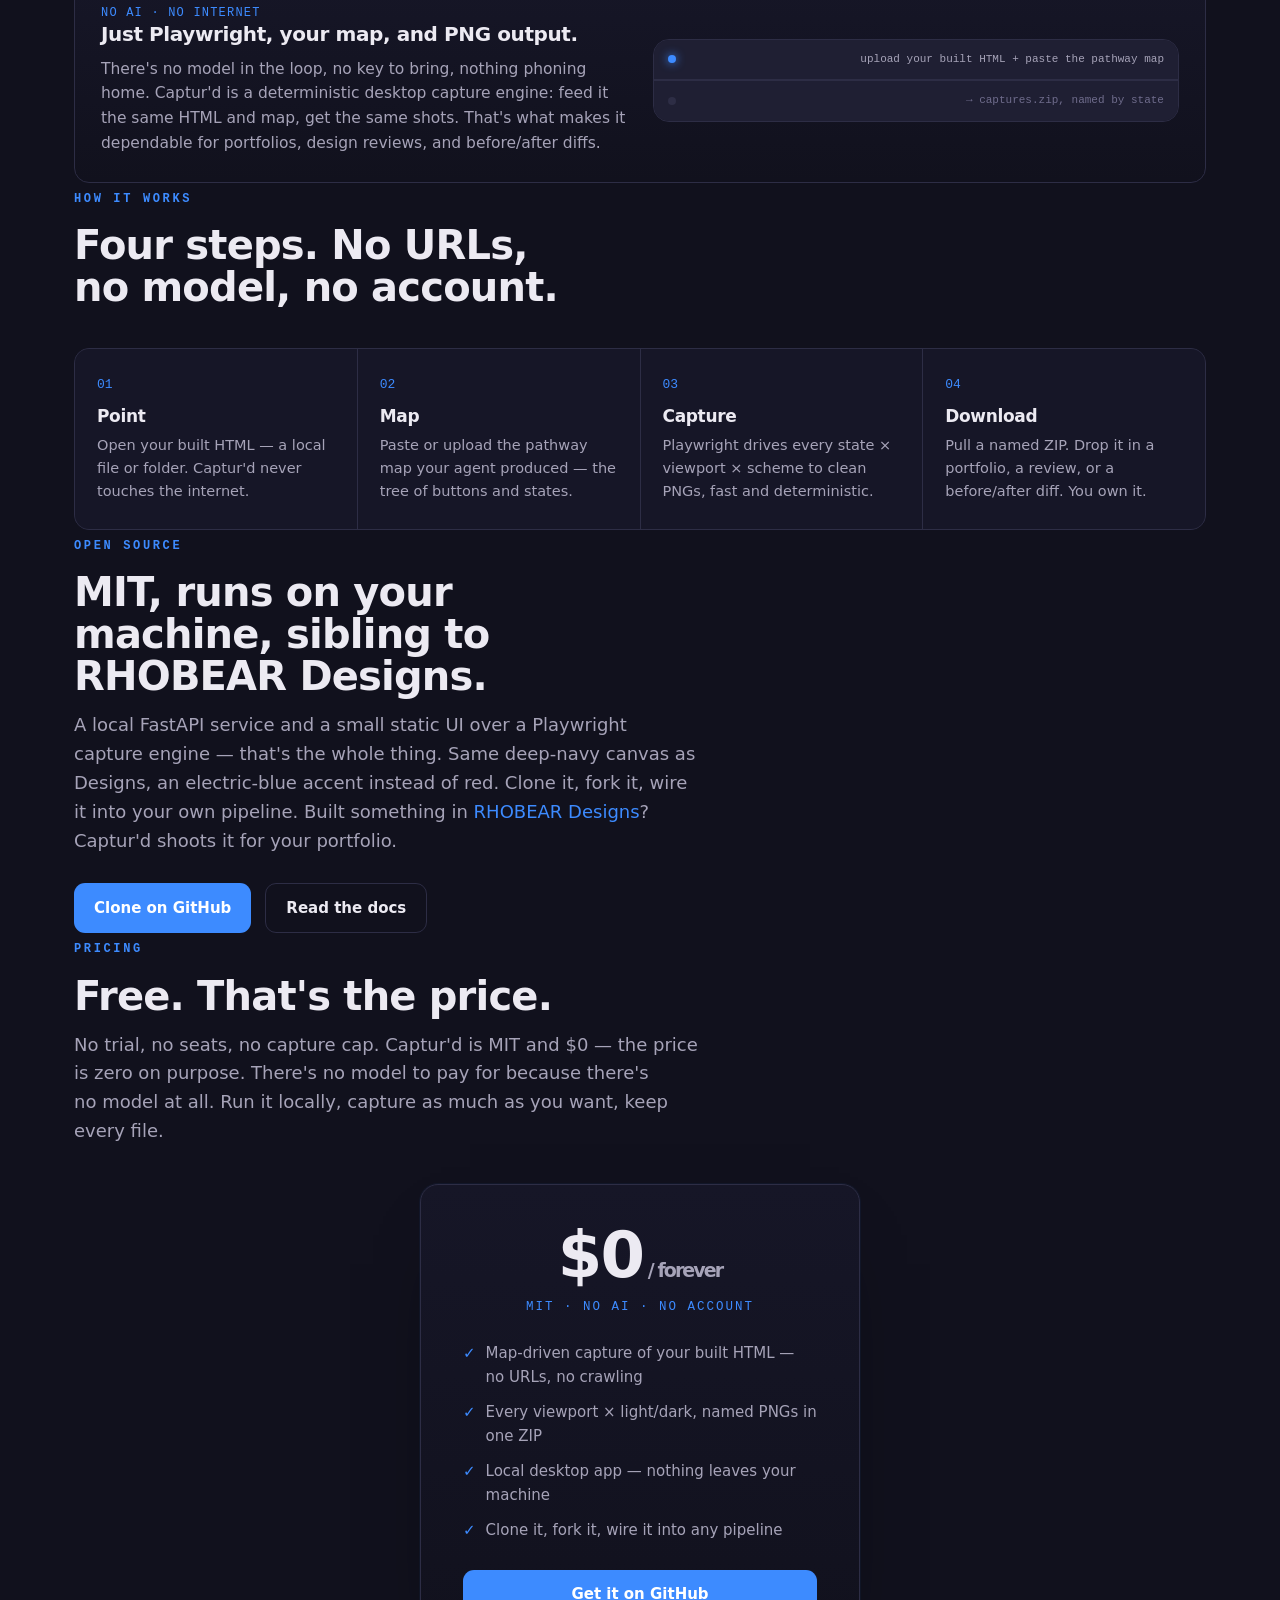
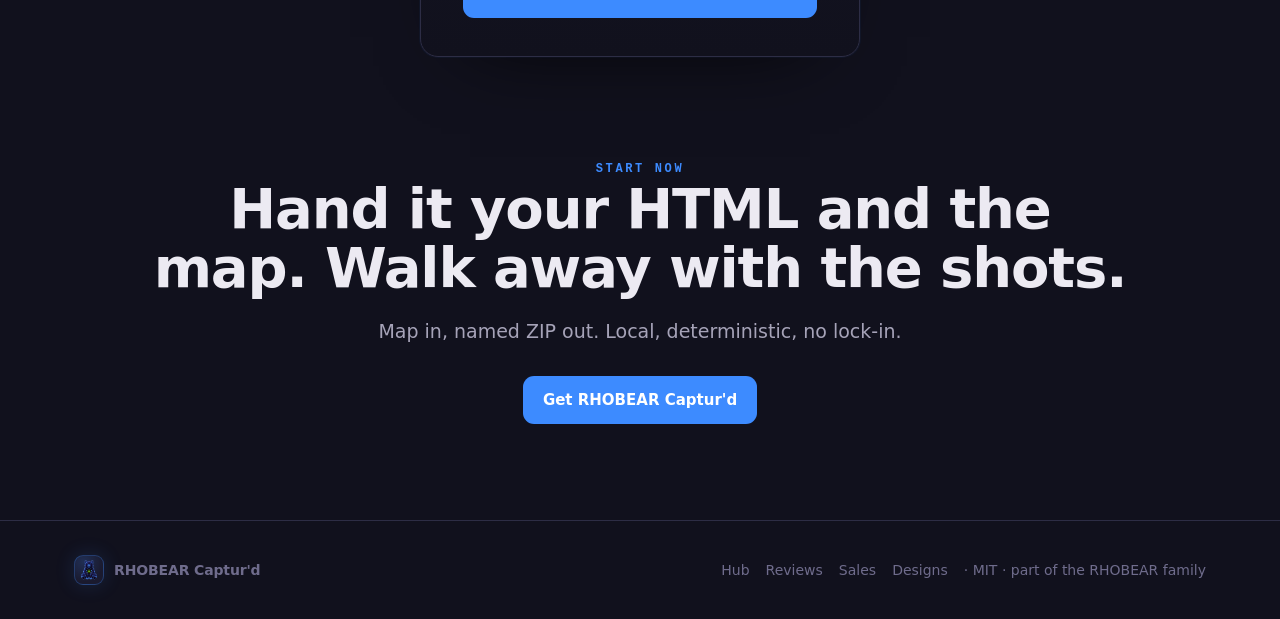
==== commit eee8d8f6: "brand(captur'd landing): amber -> BLUE, matches the app Captur'd moved off amber (collided with Revi" ====
--- a/site/index.html
+++ b/site/index.html
@@ -8,12 +8,12 @@
 <meta property="og:title" content="RHOBEAR Captur'd — Rested-State Capture" />
 <meta property="og:description" content="Portfolio-quality screenshots of your own built UI, every state, every viewport, light and dark, one ZIP. Desktop. No URLs. No AI. MIT." />
 <style>
-  /* ---- brand tokens (Captur'd: deep navy + sun-amber — sibling to RHOBEAR Designs) ---- */
+  /* ---- brand tokens (Captur'd: deep navy + electric-blue — sibling to RHOBEAR Designs) ---- */
   :root{
     --bg:#11111d; --bg-2:#161627; --panel:#1f1f33; --line:#2d2d45;
     --ink:#ECEAF2; --ink-2:#A6A3B8; --ink-3:#6f6c8c;
     --navy:#1A1A2E;
-    --amber:#F5A524; --amber-deep:#D98A12; --amber-soft:#ffd27a;
+    --brand:#3D8BFF; --brand-deep:#2E6FE0; --brand-soft:#9cc4ff;
     --ui:"Segoe UI",system-ui,-apple-system,Helvetica,Arial,sans-serif;
     --mono:"SFMono-Regular",ui-monospace,"Cascadia Mono","JetBrains Mono",Consolas,monospace;
     --maxw:1180px;
@@ -28,11 +28,11 @@
   main,header,footer{position:relative;z-index:1}
   .wrap{max-width:var(--maxw);margin:0 auto;padding:0 24px}
   a{color:inherit;text-decoration:none}
-  .eyebrow{font-family:var(--mono);font-size:12px;letter-spacing:.22em;text-transform:uppercase;color:var(--amber);font-weight:600}
+  .eyebrow{font-family:var(--mono);font-size:12px;letter-spacing:.22em;text-transform:uppercase;color:var(--brand);font-weight:600}
   h1,h2,h3{margin:0;line-height:1.05;letter-spacing:-.02em;font-weight:700;text-wrap:balance}
   p{margin:0;text-wrap:pretty}
   .muted{color:var(--ink-2)}
-  code{font-family:var(--mono);font-size:.92em;color:var(--amber-soft)}
+  code{font-family:var(--mono);font-size:.92em;color:var(--brand-soft)}
 
   /* nav */
   header{padding:22px 0}
@@ -41,22 +41,22 @@
   .nav nav{display:flex;gap:26px;font-size:14px;color:var(--ink-2)}
   .nav nav a:hover{color:var(--ink)}
   .btn{display:inline-flex;align-items:center;gap:8px;padding:12px 20px;border-radius:11px;font-weight:600;font-size:15px;transition:transform .15s ease,background .15s ease,border-color .15s}
-  .btn-primary{background:var(--amber);color:#1a1205}
-  .btn-primary:hover{background:var(--amber-deep);transform:translateY(-1px)}
+  .btn-primary{background:var(--brand);color:#fff}
+  .btn-primary:hover{background:var(--brand-deep);transform:translateY(-1px)}
   .btn-ghost{border:1px solid var(--line);color:var(--ink)}
-  .btn-ghost:hover{border-color:var(--amber);transform:translateY(-1px)}
-
-  /* bear mark — the canonical RHOBEAR constellation bear, tinted Captur'd amber */
+  .btn-ghost:hover{border-color:var(--brand);transform:translateY(-1px)}
+
+  /* bear mark — the canonical RHOBEAR constellation bear, tinted Captur'd blue */
   .bear-chip{width:36px;height:36px;border-radius:11px;display:grid;place-items:center;flex:none;
-    background:radial-gradient(120% 120% at 30% 20%, rgba(245,165,36,.18), transparent 60%), var(--navy);
-    border:1px solid rgba(245,165,36,.30);box-shadow:0 0 20px rgba(245,165,36,.16)}
-  .bear-img{width:78%;height:78%;display:block;object-fit:contain;filter:hue-rotate(-145deg) saturate(1.45) brightness(1.05)}
+    background:radial-gradient(120% 120% at 30% 20%, rgba(61,139,255,.18), transparent 60%), var(--navy);
+    border:1px solid rgba(61,139,255,.30);box-shadow:0 0 20px rgba(61,139,255,.16)}
+  .bear-img{width:78%;height:78%;display:block;object-fit:contain;filter:hue-rotate(50deg) saturate(1.45) brightness(1.05)}
   footer .bear-chip{width:30px;height:30px;border-radius:9px}
 
   /* hero */
   .hero{padding:78px 0 36px;display:grid;grid-template-columns:1.05fr .95fr;gap:54px;align-items:center}
   .hero h1{font-size:clamp(40px,6vw,68px)}
-  .hero h1 .alt{color:var(--amber);font-style:normal}
+  .hero h1 .alt{color:var(--brand);font-style:normal}
   .lede{margin-top:22px;font-size:19px;color:var(--ink-2);max-width:34ch}
   .cta{margin-top:30px;display:flex;gap:14px;flex-wrap:wrap}
   .meta{margin-top:22px;display:flex;gap:18px;flex-wrap:wrap;font-family:var(--mono);font-size:12.5px;color:var(--ink-3);letter-spacing:.04em}
@@ -66,19 +66,19 @@
   .mock{border:1px solid var(--line);border-radius:16px;overflow:hidden;background:var(--bg-2);box-shadow:0 30px 80px -40px #000}
   .mock .bar{display:flex;align-items:center;gap:7px;padding:12px 14px;border-bottom:1px solid var(--line);background:var(--panel)}
   .mock .bar i{width:11px;height:11px;border-radius:50%;background:var(--line);display:block}
-  .mock .bar i:first-child{background:var(--amber)}
+  .mock .bar i:first-child{background:var(--brand)}
   .mock .bar .tag{margin-left:auto;font-family:var(--mono);font-size:11px;color:var(--ink-3)}
   .mock .grid{padding:18px;display:grid;grid-template-columns:repeat(3,1fr);gap:12px}
   .shot{border:1px solid var(--line);border-radius:9px;overflow:hidden;background:var(--navy);aspect-ratio:4/3;display:flex;flex-direction:column}
-  .shot .h{height:8px;background:linear-gradient(90deg,var(--amber),transparent);opacity:.8}
+  .shot .h{height:8px;background:linear-gradient(90deg,var(--brand),transparent);opacity:.8}
   .shot .b{flex:1;padding:9px;display:flex;flex-direction:column;gap:5px}
   .shot .ln{height:5px;border-radius:3px;background:var(--line)}
   .shot .ln.w1{width:80%}.shot .ln.w2{width:62%}.shot .ln.w3{width:71%}
-  .shot.cap{outline:2px solid var(--amber);outline-offset:-2px;box-shadow:0 0 22px rgba(245,165,36,.25)}
+  .shot.cap{outline:2px solid var(--brand);outline-offset:-2px;box-shadow:0 0 22px rgba(61,139,255,.25)}
   .shot.dark{background:#0a0a12}
-  .shot .cap-tag{font-family:var(--mono);font-size:8.5px;color:var(--amber);padding:0 9px 8px}
+  .shot .cap-tag{font-family:var(--mono);font-size:8.5px;color:var(--brand);padding:0 9px 8px}
   .mock .foot{padding:11px 14px;border-top:1px solid var(--line);background:var(--panel);display:flex;align-items:center;gap:10px;font-family:var(--mono);font-size:11px;color:var(--ink-2)}
-  .mock .foot .dot{width:8px;height:8px;border-radius:50%;background:var(--amber);box-shadow:0 0 10px var(--amber);flex:none}
+  .mock .foot .dot{width:8px;height:8px;border-radius:50%;background:var(--brand);box-shadow:0 0 10px var(--brand);flex:none}
 
   /* sections */
   section{padding:64px 0}
@@ -89,10 +89,10 @@
   /* bento */
   .bento{margin-top:40px;display:grid;grid-template-columns:repeat(6,1fr);gap:16px}
   .card{border:1px solid var(--line);border-radius:15px;background:linear-gradient(180deg,var(--bg-2),var(--bg));padding:26px;transition:border-color .2s,transform .2s}
-  .card:hover{border-color:var(--amber-deep);transform:translateY(-3px)}
+  .card:hover{border-color:var(--brand-deep);transform:translateY(-3px)}
   .card h3{font-size:20px;margin-bottom:10px}
   .card p{color:var(--ink-2);font-size:15.5px}
-  .card .k{font-family:var(--mono);font-size:12px;color:var(--amber);letter-spacing:.1em;text-transform:uppercase}
+  .card .k{font-family:var(--mono);font-size:12px;color:var(--brand);letter-spacing:.1em;text-transform:uppercase}
   .c-a{grid-column:span 4}.c-b{grid-column:span 2}
   .c-c{grid-column:span 2}.c-d{grid-column:span 2}.c-e{grid-column:span 2}
   .c-wide{grid-column:span 6;display:grid;grid-template-columns:1fr 1fr;gap:26px;align-items:center}
@@ -100,19 +100,19 @@
   /* steps */
   .steps{margin-top:40px;display:grid;grid-template-columns:repeat(4,1fr);gap:1px;background:var(--line);border:1px solid var(--line);border-radius:15px;overflow:hidden}
   .step{background:var(--bg-2);padding:26px 22px}
-  .step .n{font-family:var(--mono);color:var(--amber);font-size:13px}
+  .step .n{font-family:var(--mono);color:var(--brand);font-size:13px}
   .step h3{font-size:17px;margin:12px 0 8px}
   .step p{font-size:14.5px;color:var(--ink-2)}
 
   /* pricing */
   .price-wrap{margin-top:38px;display:flex;justify-content:center}
-  .price-card{border:1px solid var(--line);border-radius:18px;background:linear-gradient(180deg,var(--bg-2),var(--bg));padding:38px 42px;max-width:440px;width:100%;box-shadow:0 30px 80px -50px #000,0 0 0 1px rgba(245,165,36,.06);text-align:center}
+  .price-card{border:1px solid var(--line);border-radius:18px;background:linear-gradient(180deg,var(--bg-2),var(--bg));padding:38px 42px;max-width:440px;width:100%;box-shadow:0 30px 80px -50px #000,0 0 0 1px rgba(61,139,255,.06);text-align:center}
   .price-card .amt{font-size:64px;font-weight:800;letter-spacing:-.03em;line-height:1;color:var(--ink)}
   .price-card .amt small{font-size:19px;color:var(--ink-2);font-weight:600}
-  .price-card .sub{margin-top:10px;color:var(--amber);font-family:var(--mono);font-size:12.5px;letter-spacing:.16em;text-transform:uppercase}
+  .price-card .sub{margin-top:10px;color:var(--brand);font-family:var(--mono);font-size:12.5px;letter-spacing:.16em;text-transform:uppercase}
   .price-card ul{list-style:none;margin:24px 0 0;padding:0;text-align:left;display:grid;gap:11px}
   .price-card li{display:flex;gap:10px;color:var(--ink-2);font-size:15px}
-  .price-card li::before{content:"✓";color:var(--amber);font-weight:800}
+  .price-card li::before{content:"✓";color:var(--brand);font-weight:800}
   .price-card .btn{margin-top:28px;width:100%;justify-content:center}
 
   /* closing */
@@ -124,7 +124,7 @@
   footer{border-top:1px solid var(--line);padding:34px 0;color:var(--ink-3);font-size:14px}
   .foot{display:flex;justify-content:space-between;flex-wrap:wrap;gap:16px;align-items:center}
   .eco{display:flex;gap:16px;flex-wrap:wrap;align-items:center}
-  .eco a{color:var(--ink-3)}.eco a:hover{color:var(--amber)}
+  .eco a{color:var(--ink-3)}.eco a:hover{color:var(--brand)}
 
   .reveal{opacity:0;transform:translateY(18px);transition:opacity .6s ease,transform .6s ease}
   .reveal.in{opacity:1;transform:none}
@@ -198,7 +198,7 @@
       <div class="card c-a reveal">
         <div class="k">Map-driven</div>
         <h3>It knows what to shoot from your map</h3>
-        <p>Ask your agent to map out the pathways of what it built. Paste that Markdown manifest (or a <a href="https://github.com/deariencampbell1-sys/rhobear-verifier" style="color:var(--amber)">rhobear-verifier</a> JSON report) into Captur'd — the map lists every state, so the run is deterministic and fast. No URLs, no crawling, no waiting an hour.</p>
+        <p>Ask your agent to map out the pathways of what it built. Paste that Markdown manifest (or a <a href="https://github.com/deariencampbell1-sys/rhobear-verifier" style="color:var(--brand)">rhobear-verifier</a> JSON report) into Captur'd — the map lists every state, so the run is deterministic and fast. No URLs, no crawling, no waiting an hour.</p>
       </div>
       <div class="card c-b reveal">
         <div class="k">Viewports</div>
@@ -251,7 +251,7 @@
     <div class="sec-head reveal">
       <span class="eyebrow">Open source</span>
       <h2>MIT, runs on your machine, sibling to RHOBEAR Designs.</h2>
-      <p>A local FastAPI service and a small static UI over a Playwright capture engine — that's the whole thing. Same deep-navy canvas as Designs, a sun-amber accent instead of red. Clone it, fork it, wire it into your own pipeline. Built something in <a href="https://github.com/deariencampbell1-sys/rhobear-designs" style="color:var(--amber)">RHOBEAR Designs</a>? Captur'd shoots it for your portfolio.</p>
+      <p>A local FastAPI service and a small static UI over a Playwright capture engine — that's the whole thing. Same deep-navy canvas as Designs, an electric-blue accent instead of red. Clone it, fork it, wire it into your own pipeline. Built something in <a href="https://github.com/deariencampbell1-sys/rhobear-designs" style="color:var(--brand)">RHOBEAR Designs</a>? Captur'd shoots it for your portfolio.</p>
     </div>
     <div class="cta reveal" style="margin-top:28px">
       <a class="btn btn-primary" href="https://github.com/deariencampbell1-sys/sunsponge">Clone on GitHub</a>
@@ -304,11 +304,11 @@
 </footer>
 
 <script>
-  // starfield — quiet navy, amber sparks
+  // starfield — quiet navy, blue sparks
   (function(){
     var c=document.getElementById('stars'),x=c.getContext('2d'),s=[],w,h;
     function size(){w=c.width=innerWidth;h=c.height=innerHeight;s=[];var n=Math.min(140,(w*h)/16000);for(var i=0;i<n;i++)s.push({x:Math.random()*w,y:Math.random()*h,r:Math.random()*1.3+.2,a:Math.random()*.6+.15,d:Math.random()*.4+.1});}
-    function draw(){x.clearRect(0,0,w,h);for(var i=0;i<s.length;i++){var p=s[i];p.y+=p.d*.12;if(p.y>h)p.y=0;x.globalAlpha=p.a;x.fillStyle=i%9===0?'#F5A524':'#c8c4dc';x.beginPath();x.arc(p.x,p.y,p.r,0,6.28);x.fill();}requestAnimationFrame(draw);}
+    function draw(){x.clearRect(0,0,w,h);for(var i=0;i<s.length;i++){var p=s[i];p.y+=p.d*.12;if(p.y>h)p.y=0;x.globalAlpha=p.a;x.fillStyle=i%9===0?'#3D8BFF':'#c8c4dc';x.beginPath();x.arc(p.x,p.y,p.r,0,6.28);x.fill();}requestAnimationFrame(draw);}
     size();draw();addEventListener('resize',size);
   })();
   // scroll reveal
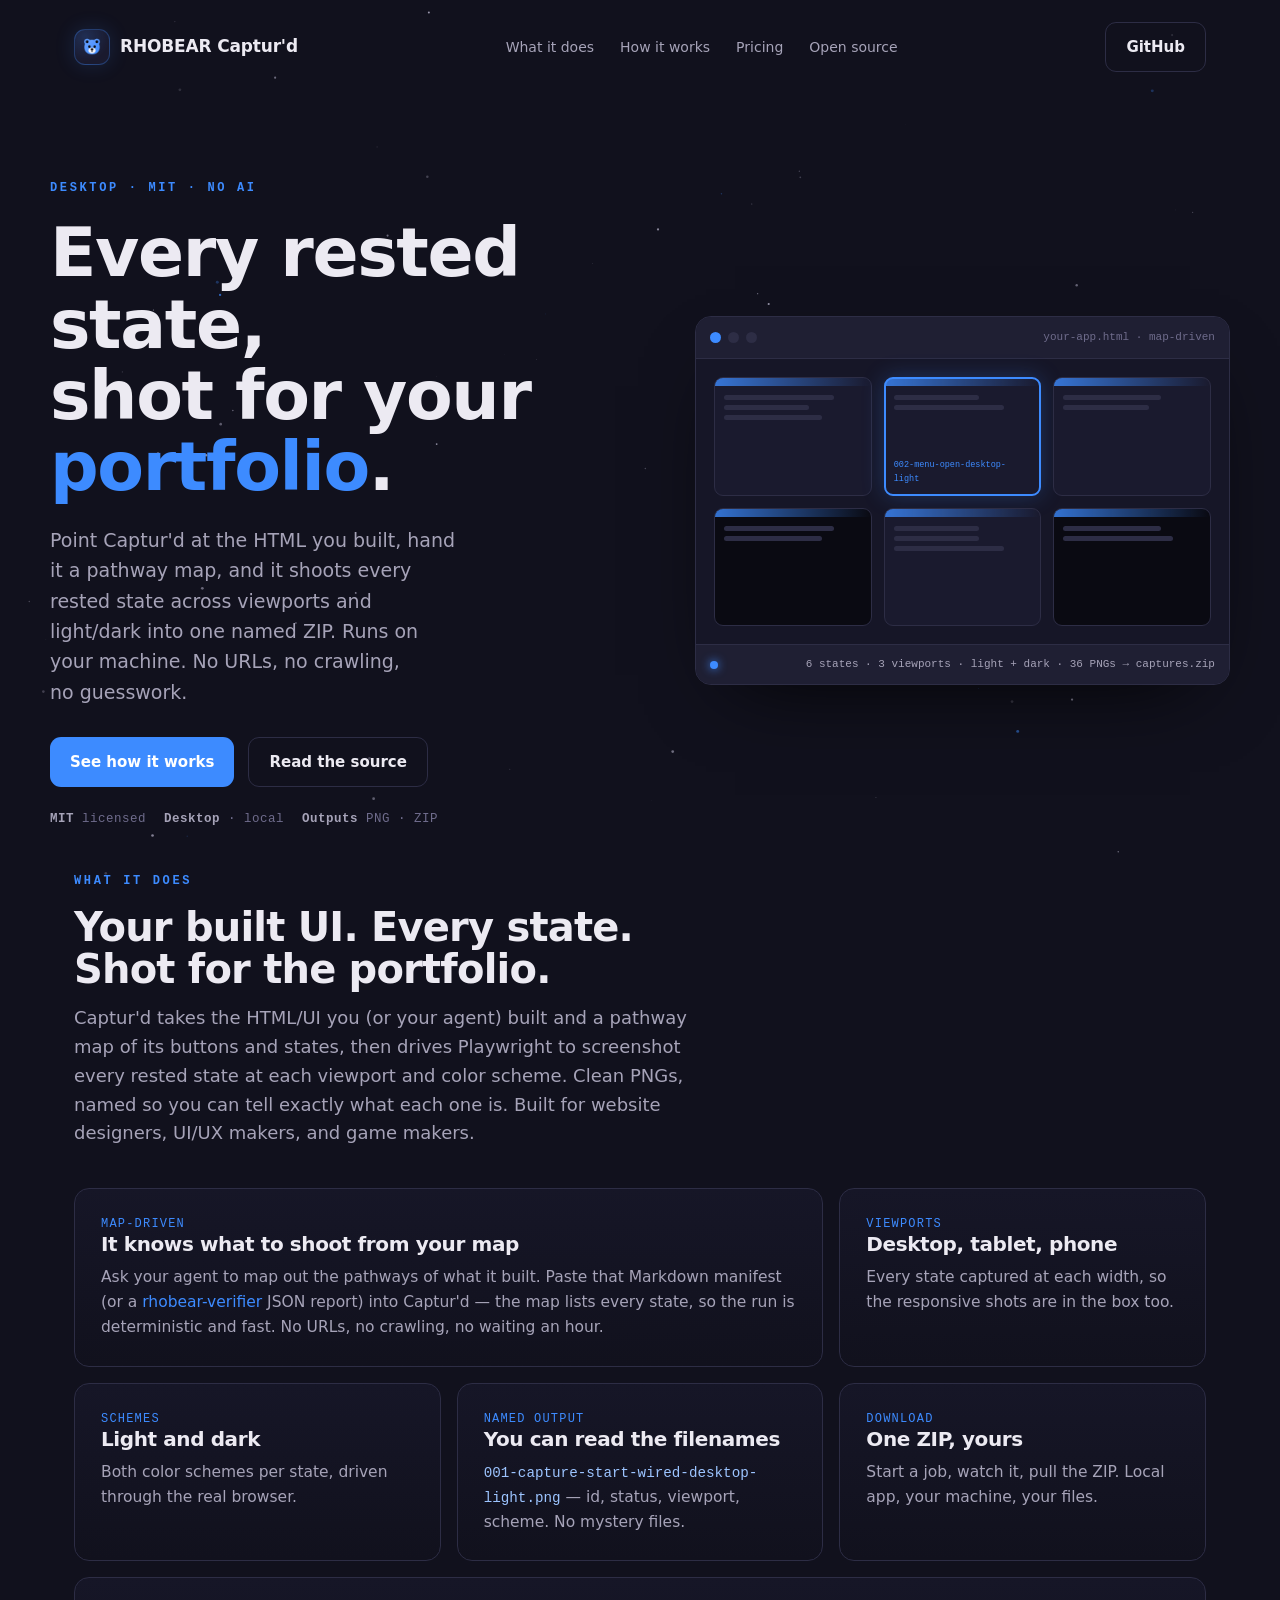
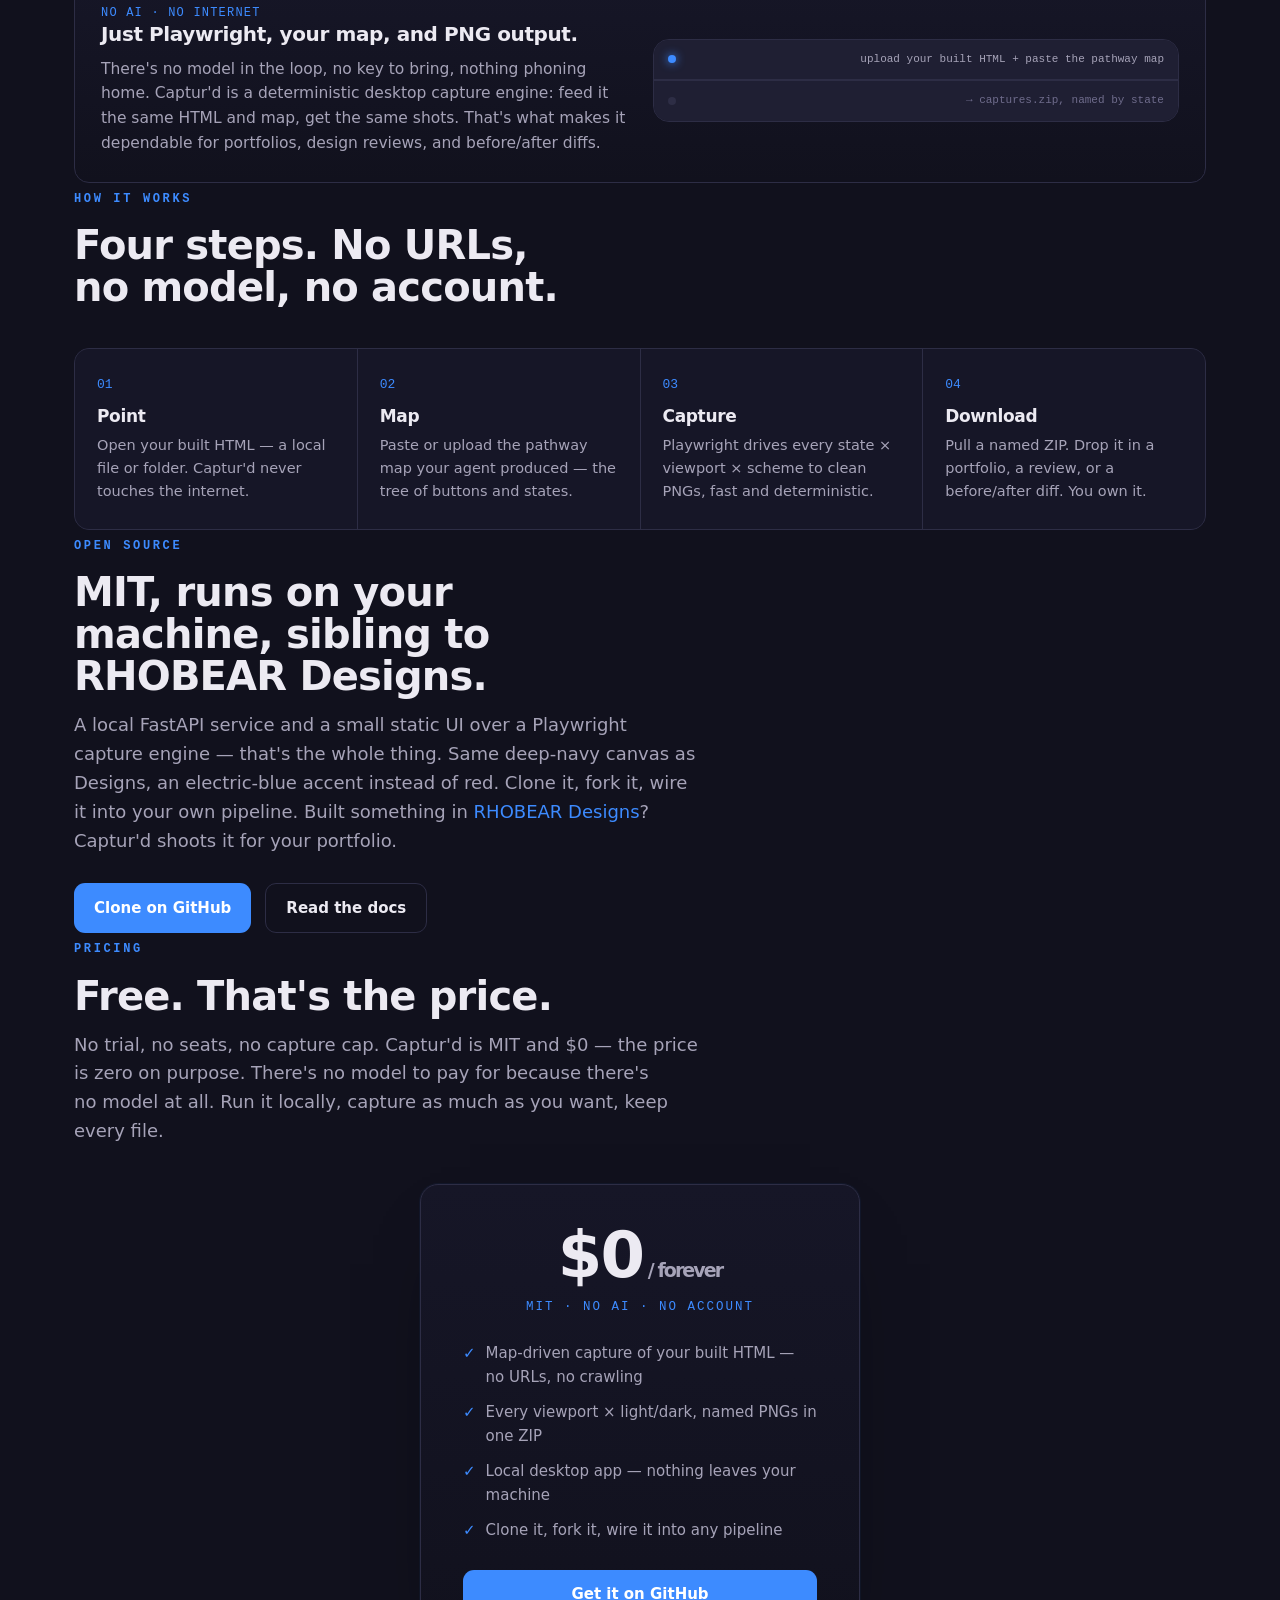
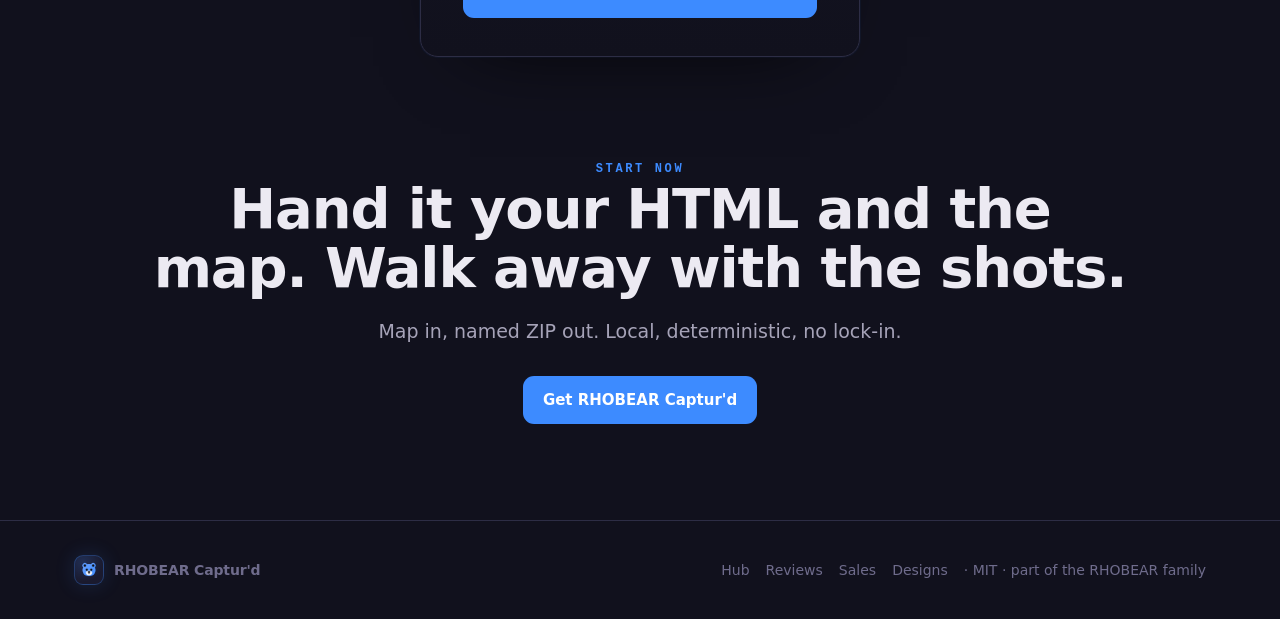
==== commit 221e1b42: "fix(capturd): canonical bear — Plans flat geometric mark, baked blue, centered - ui/assets/rhobear-l" ====
--- a/site/index.html
+++ b/site/index.html
@@ -50,7 +50,7 @@
   .bear-chip{width:36px;height:36px;border-radius:11px;display:grid;place-items:center;flex:none;
     background:radial-gradient(120% 120% at 30% 20%, rgba(61,139,255,.18), transparent 60%), var(--navy);
     border:1px solid rgba(61,139,255,.30);box-shadow:0 0 20px rgba(61,139,255,.16)}
-  .bear-img{width:78%;height:78%;display:block;object-fit:contain;filter:hue-rotate(50deg) saturate(1.45) brightness(1.05)}
+  .bear-img{width:78%;height:78%;display:block;object-fit:contain}
   footer .bear-chip{width:30px;height:30px;border-radius:9px}
 
   /* hero */
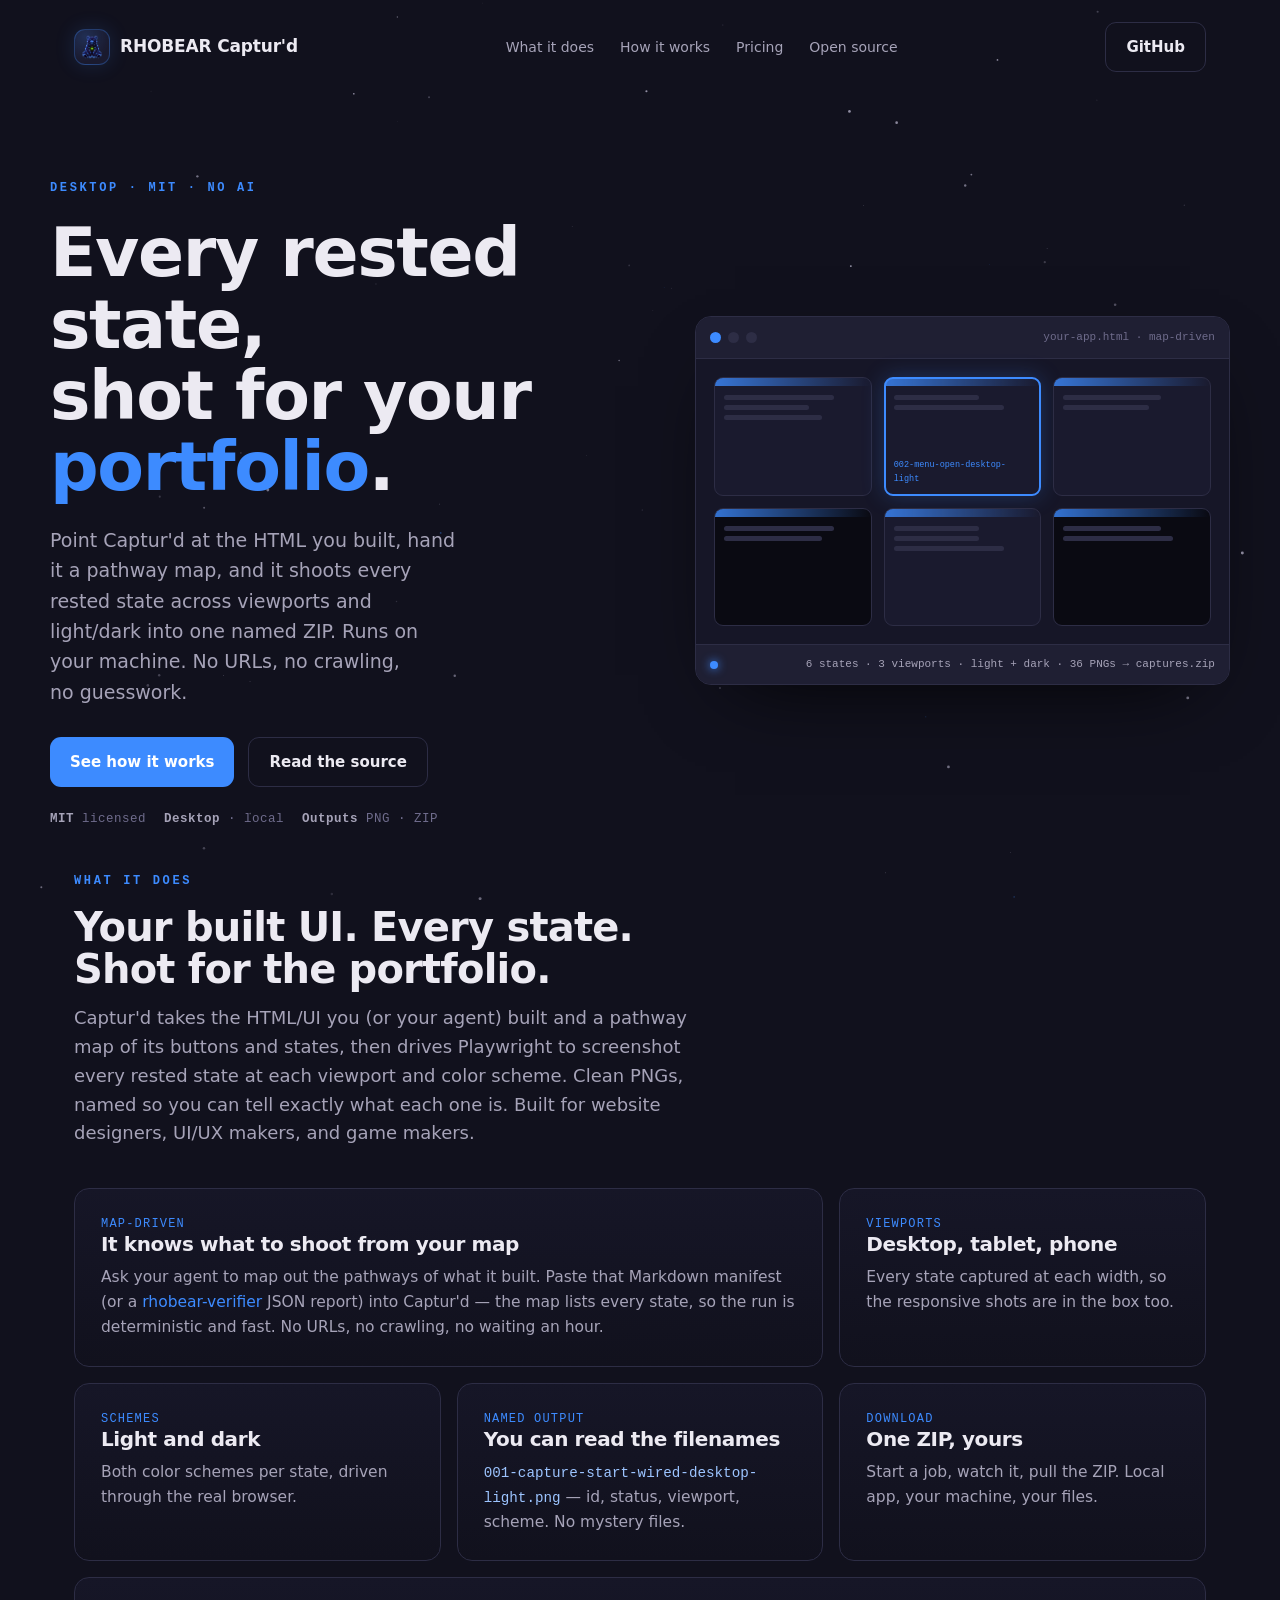
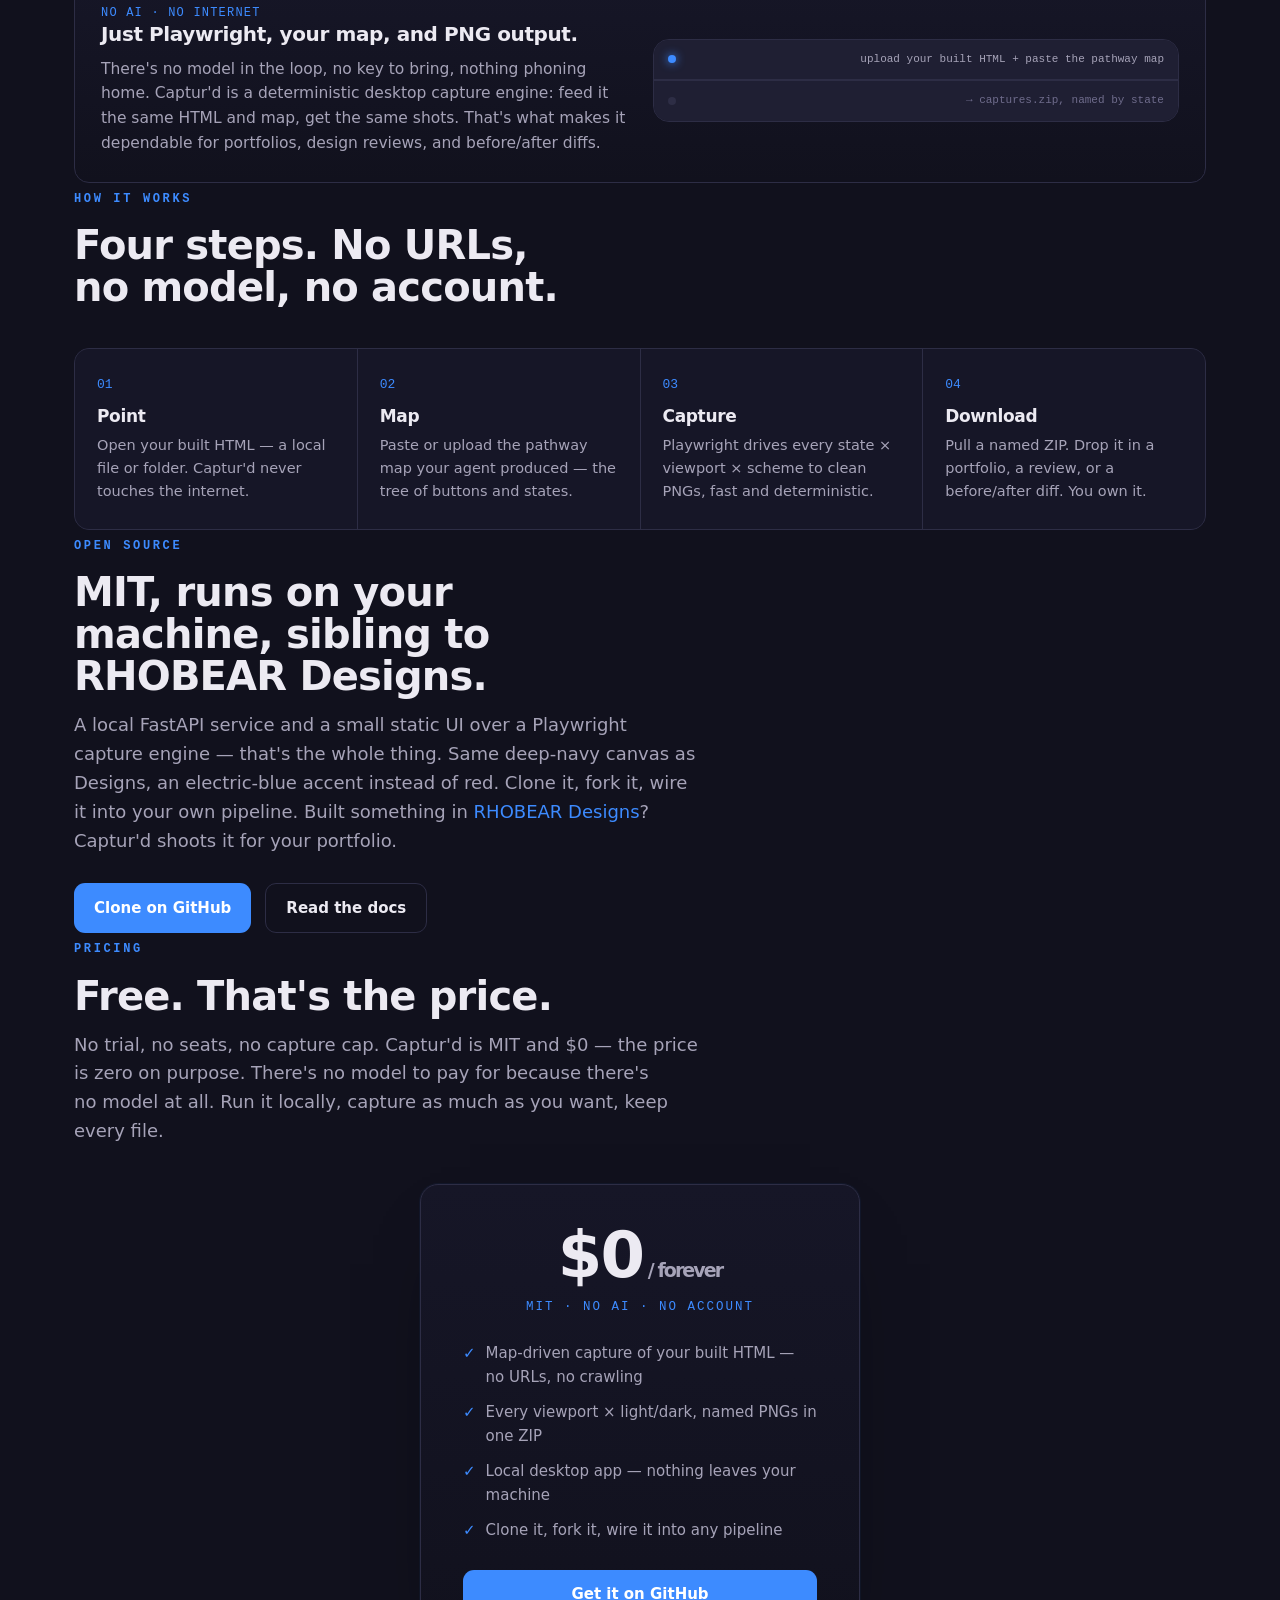
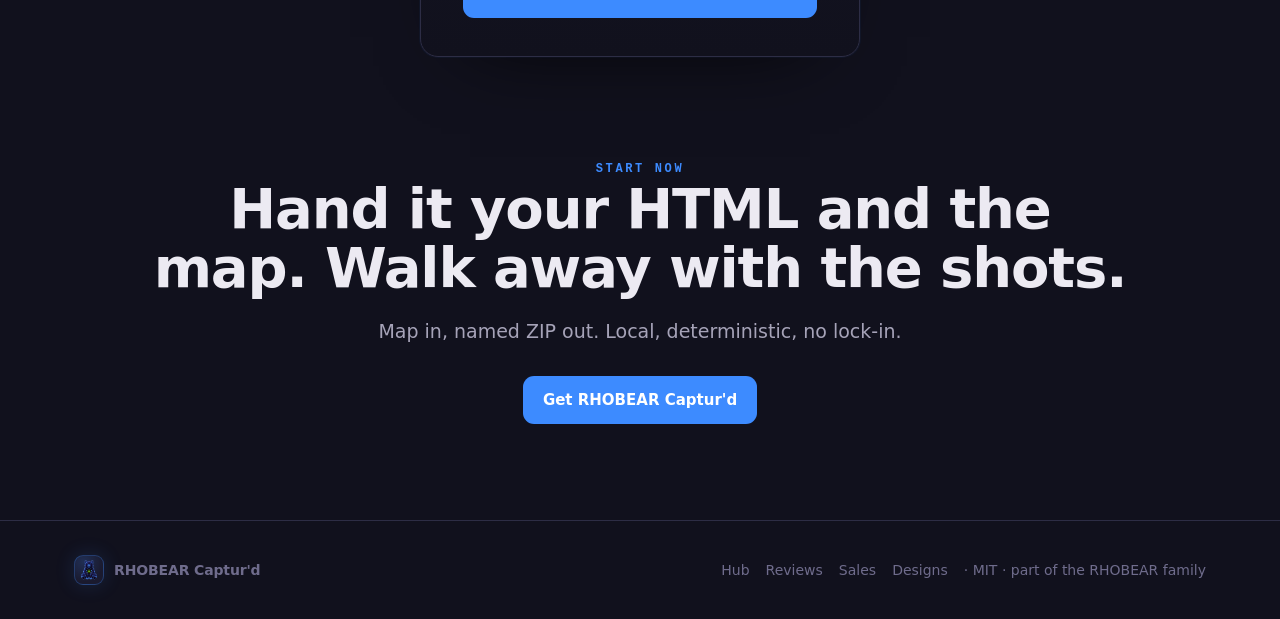
==== commit aac4fb25: "Revert "fix(capturd): canonical bear — Plans flat geometric mark, baked blue, centered (#12)" This r" ====
--- a/site/index.html
+++ b/site/index.html
@@ -50,7 +50,7 @@
   .bear-chip{width:36px;height:36px;border-radius:11px;display:grid;place-items:center;flex:none;
     background:radial-gradient(120% 120% at 30% 20%, rgba(61,139,255,.18), transparent 60%), var(--navy);
     border:1px solid rgba(61,139,255,.30);box-shadow:0 0 20px rgba(61,139,255,.16)}
-  .bear-img{width:78%;height:78%;display:block;object-fit:contain}
+  .bear-img{width:78%;height:78%;display:block;object-fit:contain;filter:hue-rotate(50deg) saturate(1.45) brightness(1.05)}
   footer .bear-chip{width:30px;height:30px;border-radius:9px}
 
   /* hero */
